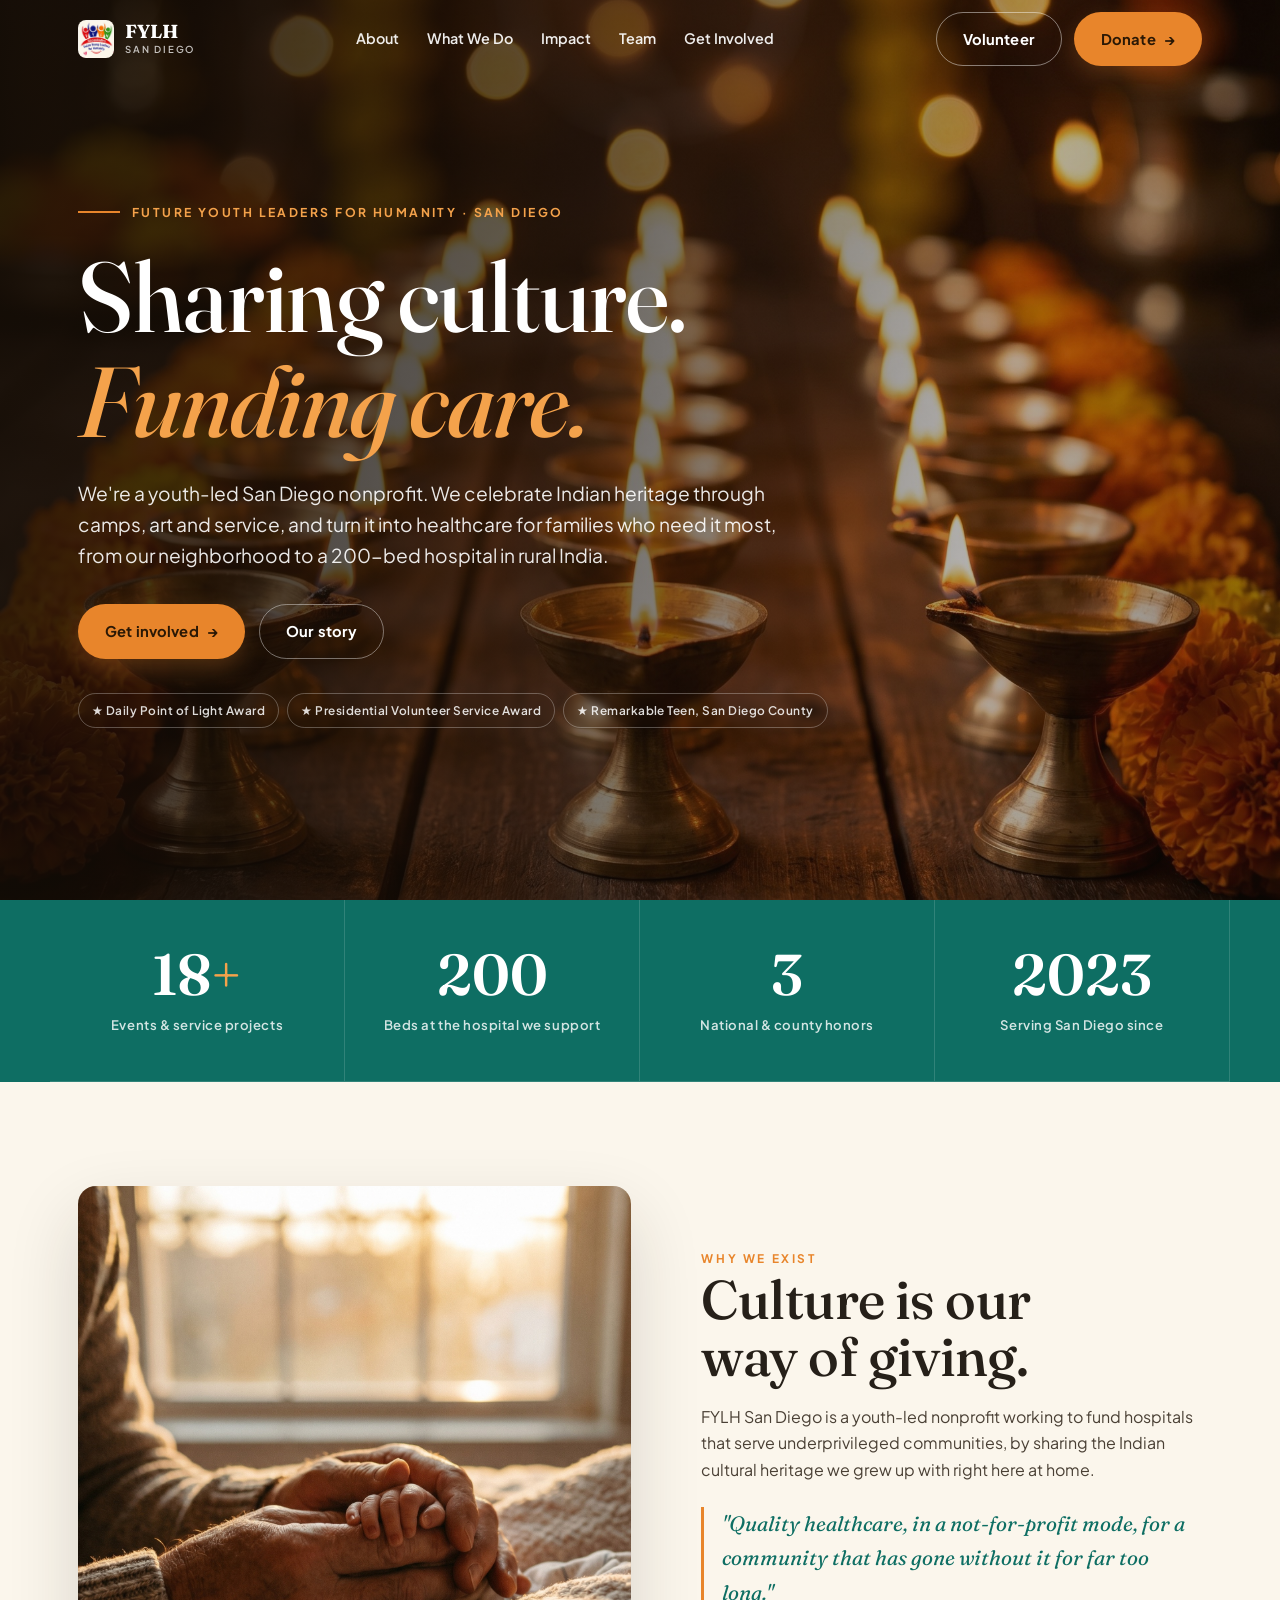
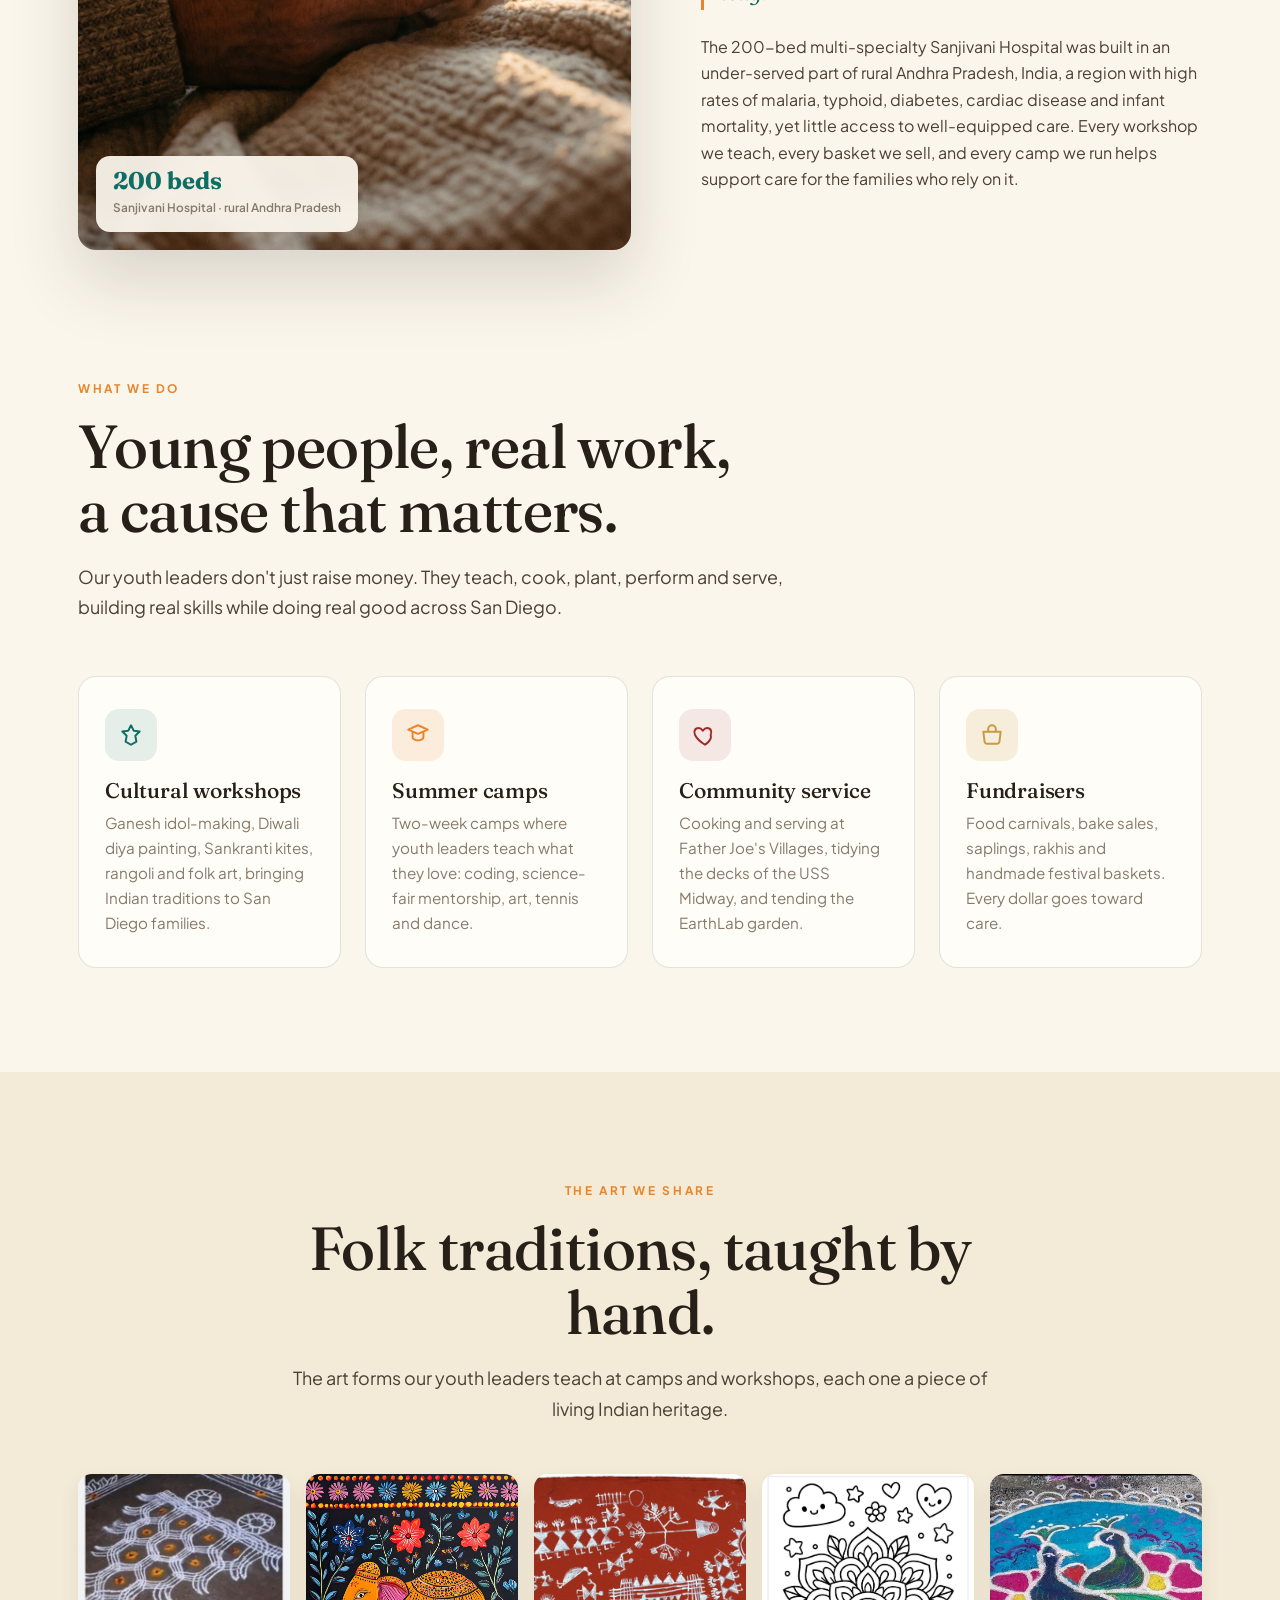
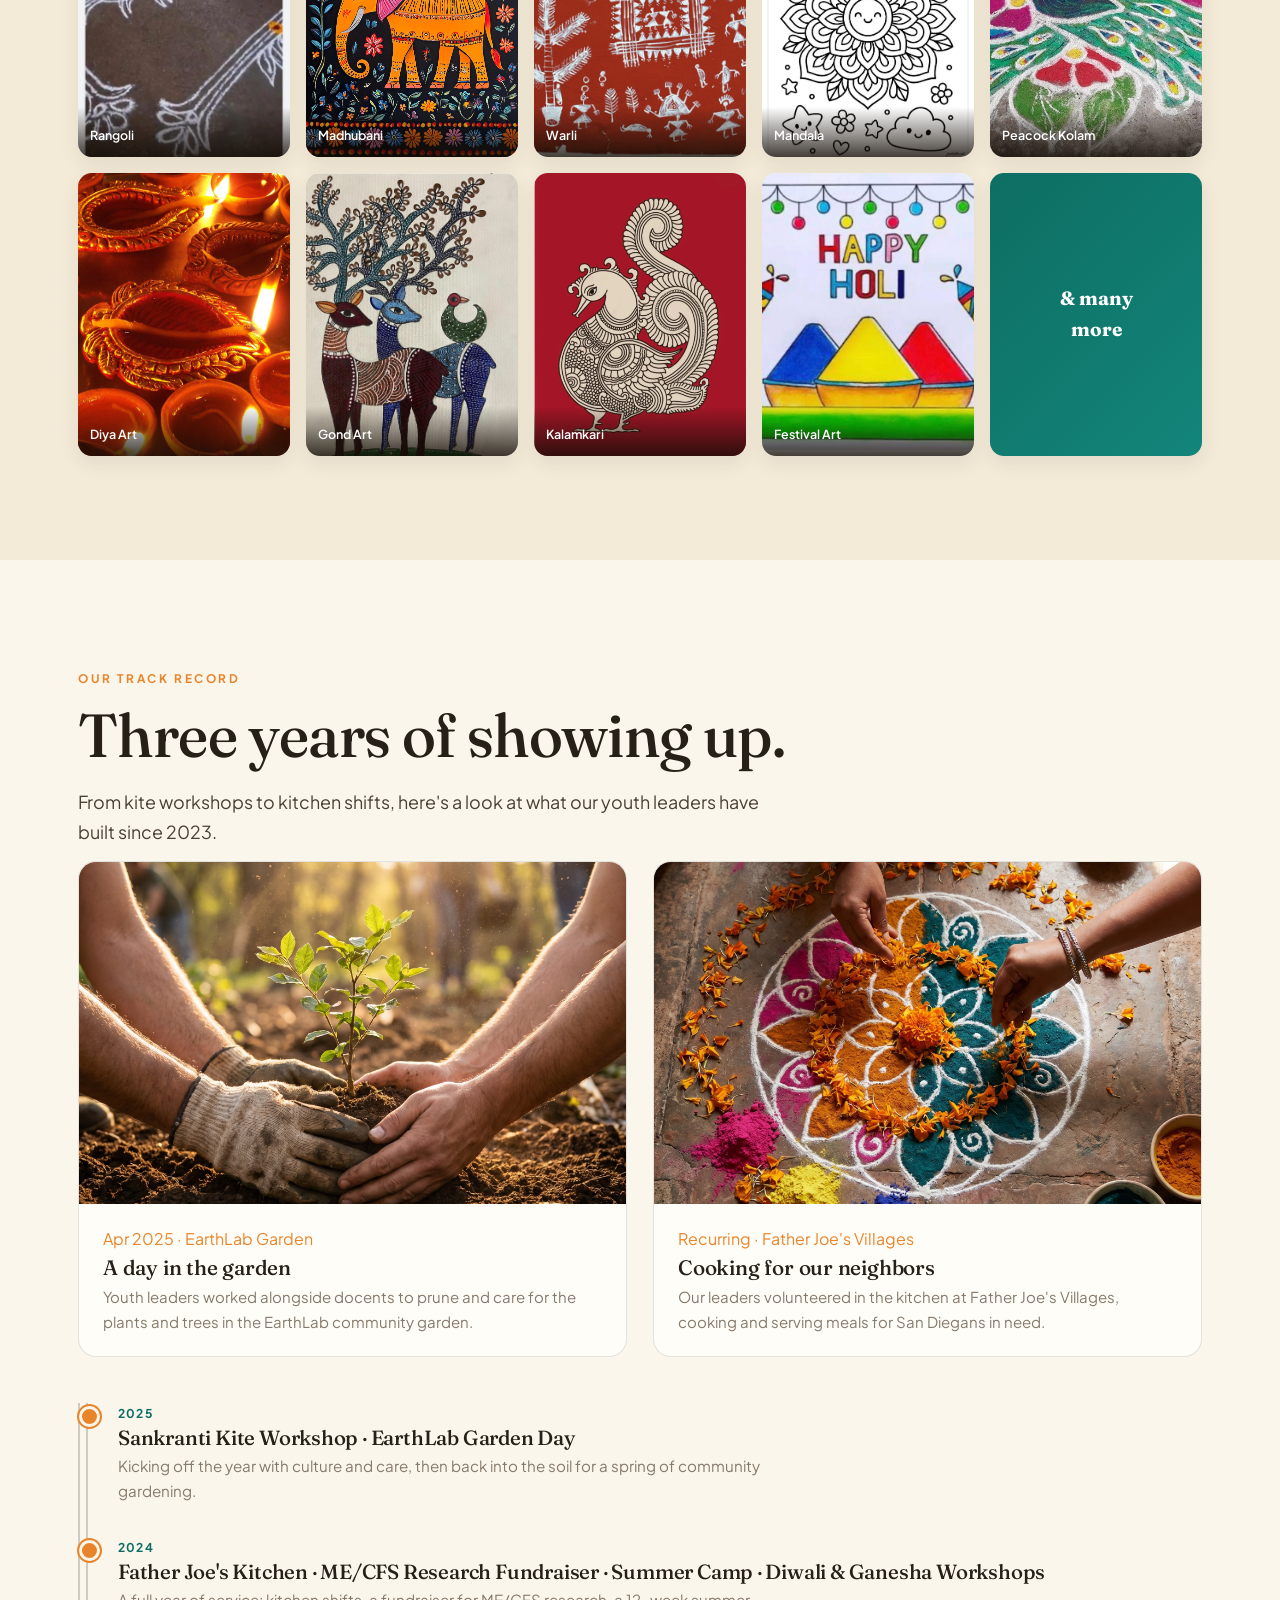
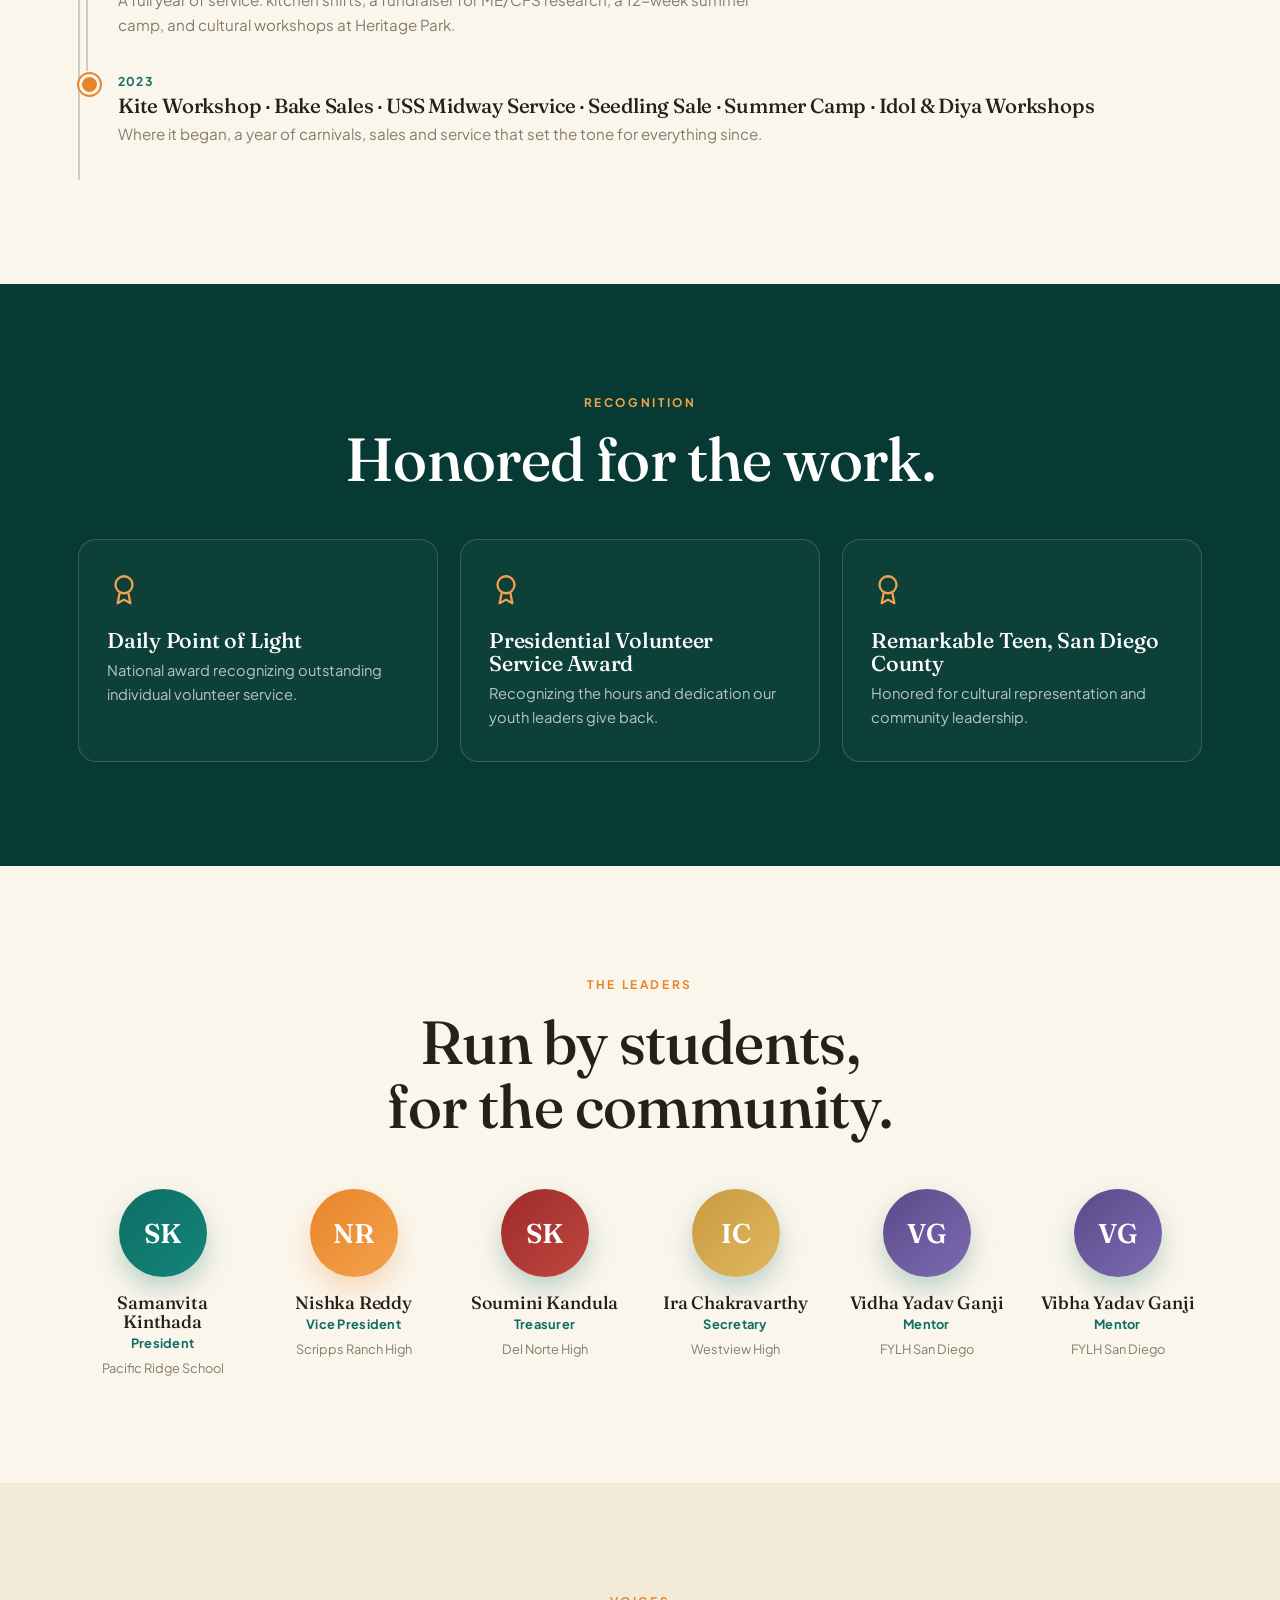
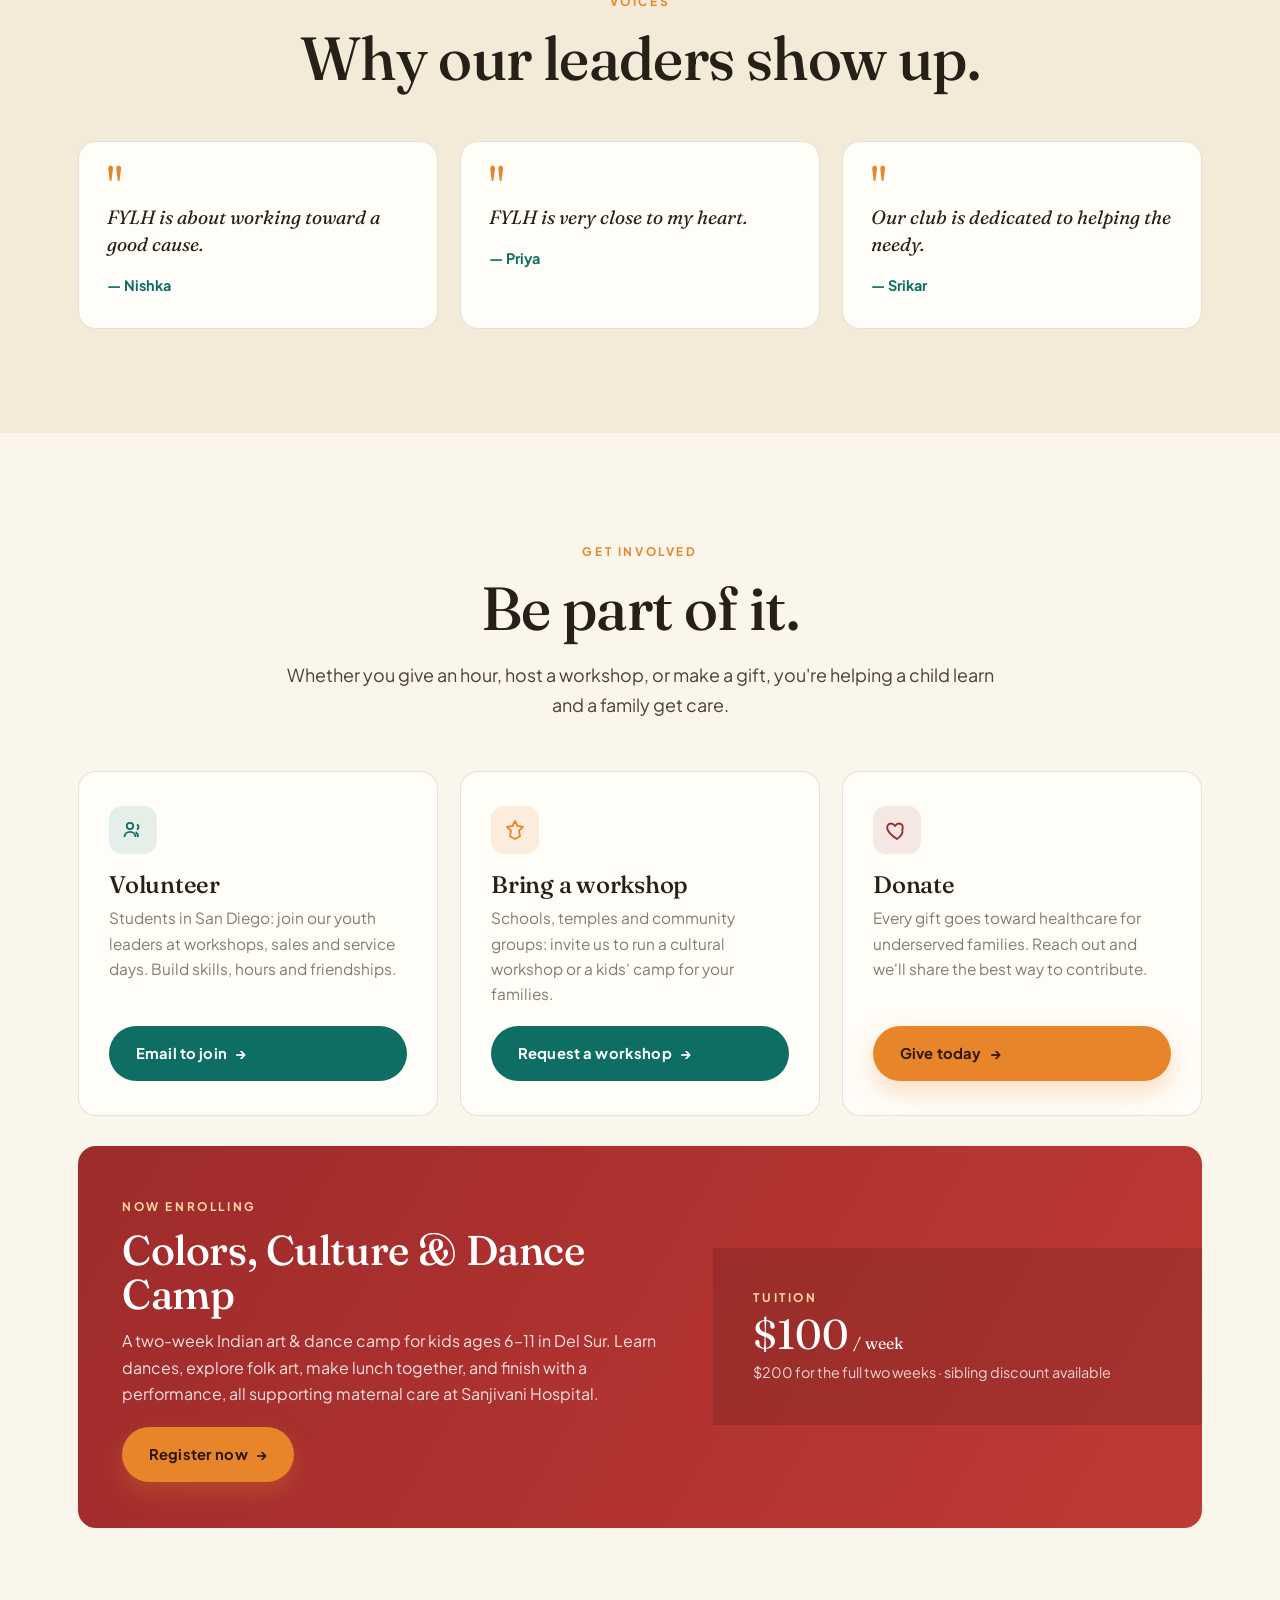
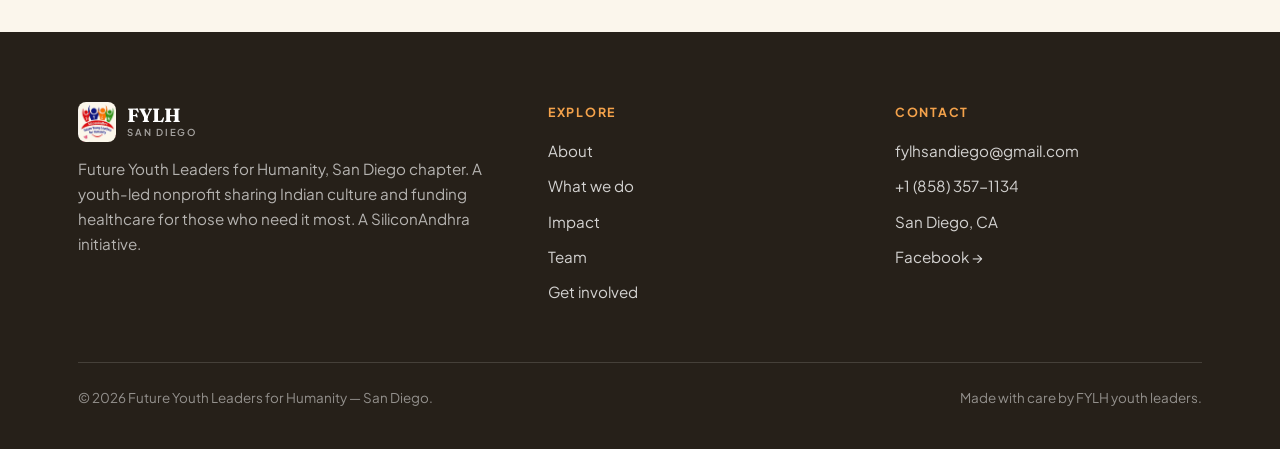
==== index.html @ bf87da26 "FYLH San Diego redesign: premium nonprofit site (real content, Higgsfield imagery, fixed stats + Get" ====
<!DOCTYPE html>
<html lang="en">
<head>
<meta charset="UTF-8" />
<meta name="viewport" content="width=device-width, initial-scale=1" />
<title>FYLH San Diego · Future Youth Leaders for Humanity — sharing culture, funding care</title>
<meta name="description" content="Future Youth Leaders for Humanity (FYLH), San Diego is a youth-led nonprofit that celebrates Indian cultural heritage through camps, art and community service, and turns it into healthcare for underserved families — including the 200-bed Sanjivani Hospital in rural India." />
<meta name="keywords" content="FYLH San Diego, Future Youth Leaders for Humanity, youth nonprofit San Diego, Indian culture, Sanjivani Hospital, student volunteers, community service" />
<meta name="theme-color" content="#0E6E63" />
<meta property="og:type" content="website" />
<meta property="og:title" content="FYLH San Diego · Future Youth Leaders for Humanity" />
<meta property="og:description" content="A youth-led San Diego nonprofit. Sharing Indian culture, funding healthcare for families who need it most." />
<meta property="og:image" content="assets/img/hero.jpg" />
<link rel="icon" href="data:image/svg+xml,%3Csvg xmlns='http://www.w3.org/2000/svg' viewBox='0 0 32 32'%3E%3Crect width='32' height='32' rx='7' fill='%230E6E63'/%3E%3Ctext x='16' y='22' font-family='Georgia,serif' font-size='15' fill='%23F4D9A6' text-anchor='middle' font-weight='bold'%3EF%3C/text%3E%3C/svg%3E" />
<link rel="preconnect" href="https://fonts.googleapis.com" />
<link rel="preconnect" href="https://fonts.gstatic.com" crossorigin />
<link href="https://fonts.googleapis.com/css2?family=Fraunces:ital,opsz,wght@0,9..144,400;0,9..144,500;0,9..144,600;0,9..144,700;1,9..144,400&family=Plus+Jakarta+Sans:wght@400;500;600;700&display=swap" rel="stylesheet" />
<script type="application/ld+json">
{
  "@context":"https://schema.org","@type":"NGO",
  "name":"Future Youth Leaders for Humanity — San Diego",
  "alternateName":"FYLH San Diego",
  "url":"https://www.fylhsd.com/",
  "description":"A youth-led nonprofit that celebrates Indian cultural heritage through camps, art and community service, and provides financial support to hospitals serving underprivileged communities.",
  "email":"fylhsandiego@gmail.com",
  "telephone":"+18583571134",
  "areaServed":"San Diego, CA",
  "sameAs":["https://www.facebook.com/shashinag.ganji"],
  "award":["Presidential Volunteer Service Award","Daily Point of Light National Award","Remarkable Teen of San Diego County — Cultural Representation"]
}
</script>
<style>
  :root{
    --cream:#FBF6EC; --cream-2:#FFFDF8; --paper:#F4EAD8;
    --ink:#262019; --ink-soft:#4A4035; --muted:#867A6B;
    --teal:#0E6E63; --teal-2:#13857A; --teal-ink:#073A34;
    --saffron:#E8852B; --saffron-2:#F4A24B; --maroon:#9E2B2B; --gold:#C99A3F;
    --line:rgba(38,32,25,.12); --line-2:rgba(38,32,25,.2);
    --ease:cubic-bezier(.22,.7,.3,1); --wrap:1180px; --r:18px;
  }
  *{box-sizing:border-box;margin:0;padding:0}
  html{scroll-behavior:smooth}
  body{background:var(--cream);color:var(--ink);font-family:"Plus Jakarta Sans",system-ui,sans-serif;line-height:1.65;-webkit-font-smoothing:antialiased;overflow-x:hidden}
  .wrap{max-width:var(--wrap);margin:0 auto;padding:0 28px}
  a{color:inherit;text-decoration:none}
  img{display:block;max-width:100%}
  h1,h2,h3,h4{font-family:"Fraunces",Georgia,serif;font-weight:500;line-height:1.06;letter-spacing:-.01em}
  .it{font-style:italic}
  .eyebrow{font-family:"Plus Jakarta Sans",sans-serif;font-weight:700;font-size:.74rem;letter-spacing:.22em;text-transform:uppercase;color:var(--saffron)}
  .teal{color:var(--teal)} .saff{color:var(--saffron)} .maroon{color:var(--maroon)}

  .btn{display:inline-flex;align-items:center;gap:.55em;font-family:"Plus Jakarta Sans",sans-serif;font-weight:700;font-size:.92rem;letter-spacing:.01em;padding:14px 26px;border-radius:60px;cursor:pointer;border:1px solid transparent;transition:transform .35s var(--ease),background .35s,color .35s,border-color .35s,box-shadow .35s}
  .btn .ar{transition:transform .35s var(--ease)}.btn:hover .ar{transform:translateX(4px)}
  .btn-primary{background:var(--saffron);color:#2a1805;box-shadow:0 10px 24px rgba(232,133,43,.28)}
  .btn-primary:hover{background:var(--saffron-2);transform:translateY(-2px)}
  .btn-teal{background:var(--teal);color:#fff}
  .btn-teal:hover{background:var(--teal-2);transform:translateY(-2px)}
  .btn-ghost{border-color:var(--line-2);color:var(--ink)}
  .btn-ghost:hover{border-color:var(--teal);color:var(--teal)}
  .btn.on-dark{border-color:rgba(255,255,255,.4);color:#fff}
  .btn.on-dark:hover{background:rgba(255,255,255,.12);border-color:#fff}
  .btn:focus-visible{outline:2px solid var(--teal);outline-offset:3px}

  /* nav */
  .nav{position:fixed;top:0;left:0;right:0;z-index:100;transition:background .4s var(--ease),border-color .4s,box-shadow .4s;border-bottom:1px solid transparent;padding:8px 0}
  .nav.solid{background:rgba(251,246,236,.9);backdrop-filter:blur(12px);border-bottom-color:var(--line);box-shadow:0 6px 24px rgba(38,32,25,.05)}
  .nav .row{display:flex;align-items:center;justify-content:space-between;height:62px}
  .brand{display:flex;align-items:center;gap:11px;font-family:"Fraunces",serif;font-weight:600;font-size:1.2rem;color:var(--ink)}
  .brand img{height:38px;width:auto;border-radius:8px}
  .brand .bt{display:flex;flex-direction:column;line-height:1}
  .brand .bt b{font-size:1.18rem;letter-spacing:-.01em}
  .brand .bt span{font-family:"Plus Jakarta Sans",sans-serif;font-size:.6rem;font-weight:600;letter-spacing:.18em;text-transform:uppercase;color:var(--muted);margin-top:3px}
  .nav-links{display:flex;gap:28px;align-items:center}
  .nav-links a{font-weight:600;font-size:.9rem;color:var(--ink-soft);transition:color .3s}
  .nav-links a:hover{color:var(--teal)}
  .nav-cta{display:flex;align-items:center;gap:12px}
  .burger{display:none;background:none;border:0;cursor:pointer;width:36px;height:36px;flex-direction:column;justify-content:center;gap:5px}
  .burger span{display:block;height:2px;background:#fff;transition:.3s}
  /* transparent nav over dark hero = light text; solid = dark */
  .nav .brand{color:#fff} .nav.solid .brand{color:var(--ink)}
  .nav .brand .bt span{color:rgba(255,255,255,.74)} .nav.solid .brand .bt span{color:var(--muted)}
  .nav .nav-links a{color:rgba(255,255,255,.92)} .nav.solid .nav-links a{color:var(--ink-soft)}
  .nav .nav-links a:hover{color:var(--saffron-2)} .nav.solid .nav-links a:hover{color:var(--teal)}
  .nav.solid .burger span{background:var(--ink)}
  .nav .nav-cta .btn-ghost{border-color:rgba(255,255,255,.45);color:#fff}
  .nav .nav-cta .btn-ghost:hover{background:rgba(255,255,255,.14);border-color:#fff;color:#fff}
  .nav.solid .nav-cta .btn-ghost{border-color:var(--line-2);color:var(--ink)}
  .nav.solid .nav-cta .btn-ghost:hover{border-color:var(--teal);color:var(--teal);background:transparent}

  /* hero */
  .hero{position:relative;min-height:100svh;display:flex;align-items:center;overflow:hidden;background:#1c130a}
  .hero-bg{position:absolute;inset:0;z-index:0}
  .hero-bg img{width:100%;height:100%;object-fit:cover;object-position:center}
  .hero-bg::after{content:"";position:absolute;inset:0;background:linear-gradient(100deg,rgba(20,13,6,.9) 0%,rgba(20,13,6,.66) 42%,rgba(20,13,6,.32) 75%,rgba(20,13,6,.5) 100%)}
  .hero .wrap{position:relative;z-index:2;width:100%;color:#fff;padding-top:90px;padding-bottom:60px}
  .hero-eyebrow{display:flex;align-items:center;gap:12px;margin-bottom:22px}
  .hero-eyebrow .ln{width:42px;height:2px;background:var(--saffron)}
  .hero-eyebrow span{color:var(--saffron-2);font-weight:700;font-size:.76rem;letter-spacing:.2em;text-transform:uppercase}
  .hero h1{font-size:clamp(3rem,8vw,6.2rem);font-weight:500;max-width:15ch;color:#fff}
  .hero h1 .it{color:var(--saffron-2)}
  .hero .sub{font-size:1.2rem;color:rgba(255,255,255,.9);max-width:50ch;margin:24px 0 34px;line-height:1.6}
  .hero-cta{display:flex;gap:14px;flex-wrap:wrap}
  .hero-tags{display:flex;gap:8px;flex-wrap:wrap;margin-top:34px}
  .hero-tags span{font-size:.74rem;font-weight:600;letter-spacing:.04em;color:rgba(255,255,255,.85);border:1px solid rgba(255,255,255,.28);padding:7px 13px;border-radius:40px;backdrop-filter:blur(4px)}

  [data-rev]{opacity:0;transform:translateY(28px);transition:opacity .9s var(--ease),transform .9s var(--ease)}
  [data-rev].in{opacity:1;transform:none}

  /* stats */
  .stats{background:var(--teal);color:#fff}
  .stats .grid{display:grid;grid-template-columns:repeat(2,1fr);gap:0}
  @media(min-width:760px){.stats .grid{grid-template-columns:repeat(4,1fr)}}
  .stat{padding:46px 24px;text-align:center;border-right:1px solid rgba(255,255,255,.14);border-bottom:1px solid rgba(255,255,255,.14)}
  .stat .k{font-family:"Fraunces",serif;font-weight:600;font-size:clamp(2.6rem,5vw,3.6rem);line-height:1;color:#fff}
  .stat .k .sx{color:var(--saffron-2)}
  .stat .l{font-size:.82rem;font-weight:600;letter-spacing:.04em;color:rgba(255,255,255,.82);margin-top:10px}

  .section{padding:104px 0}
  .shead{max-width:60ch}
  .shead.center{margin:0 auto;text-align:center}
  .shead h2{font-size:clamp(2.4rem,5.4vw,3.8rem);margin:14px 0 0}
  .lead{font-size:1.12rem;color:var(--ink-soft);margin-top:18px;line-height:1.7}

  /* about / cause */
  .cause{display:grid;grid-template-columns:1fr;gap:50px;align-items:center}
  @media(min-width:900px){.cause{grid-template-columns:1.05fr .95fr;gap:70px}}
  .cause .ph{position:relative;border-radius:var(--r);overflow:hidden;aspect-ratio:5/6;background:var(--paper);box-shadow:0 30px 70px rgba(38,32,25,.16)}
  .cause .ph img{width:100%;height:100%;object-fit:cover}
  .cause .ph .badge{position:absolute;left:18px;bottom:18px;background:rgba(251,246,236,.94);backdrop-filter:blur(6px);border-radius:14px;padding:13px 17px}
  .cause .ph .badge b{font-family:"Fraunces",serif;font-size:1.5rem;color:var(--teal);display:block;line-height:1}
  .cause .ph .badge span{font-size:.74rem;font-weight:600;color:var(--muted)}
  .cause h2{font-size:clamp(2.2rem,5vw,3.4rem)}
  .cause p{color:var(--ink-soft);margin-top:18px;max-width:52ch}
  .cause .pull{font-family:"Fraunces",serif;font-style:italic;font-size:1.3rem;color:var(--teal);border-left:3px solid var(--saffron);padding-left:18px;margin:24px 0}

  /* pillars */
  .pillars{display:grid;grid-template-columns:1fr;gap:24px;margin-top:54px}
  @media(min-width:680px){.pillars{grid-template-columns:1fr 1fr}}
  @media(min-width:1000px){.pillars{grid-template-columns:repeat(4,1fr)}}
  .pillar{background:var(--cream-2);border:1px solid var(--line);border-radius:var(--r);padding:32px 26px;transition:transform .4s var(--ease),box-shadow .4s,border-color .4s}
  .pillar:hover{transform:translateY(-6px);box-shadow:0 22px 50px rgba(38,32,25,.1);border-color:transparent}
  .pillar .ic{width:52px;height:52px;border-radius:14px;display:flex;align-items:center;justify-content:center;background:rgba(14,110,99,.1);color:var(--teal);margin-bottom:18px}
  .pillar:nth-child(2) .ic{background:rgba(232,133,43,.14);color:var(--saffron)}
  .pillar:nth-child(3) .ic{background:rgba(158,43,43,.1);color:var(--maroon)}
  .pillar:nth-child(4) .ic{background:rgba(201,154,63,.16);color:var(--gold)}
  .pillar h3{font-size:1.32rem;margin-bottom:8px}
  .pillar p{color:var(--muted);font-size:.95rem}

  /* culture gallery */
  .culture{background:var(--paper)}
  .art-grid{display:grid;grid-template-columns:repeat(2,1fr);gap:16px;margin-top:50px}
  @media(min-width:620px){.art-grid{grid-template-columns:repeat(3,1fr)}}
  @media(min-width:980px){.art-grid{grid-template-columns:repeat(5,1fr)}}
  .art{position:relative;border-radius:14px;overflow:hidden;aspect-ratio:3/4;background:var(--cream);box-shadow:0 8px 20px rgba(38,32,25,.08)}
  .art img{width:100%;height:100%;object-fit:cover;transition:transform .7s var(--ease)}
  .art:hover img{transform:scale(1.06)}
  .art figcaption{position:absolute;left:0;right:0;bottom:0;padding:18px 12px 11px;font-size:.78rem;font-weight:600;color:#fff;background:linear-gradient(180deg,transparent,rgba(20,13,6,.8))}

  /* timeline */
  .tl{margin-top:50px;border-left:2px solid var(--line-2);padding-left:0}
  .tl-row{position:relative;padding:0 0 34px 30px;border-left:2px solid var(--line-2);margin-left:6px}
  .tl-row::before{content:"";position:absolute;left:-9px;top:3px;width:15px;height:15px;border-radius:50%;background:var(--saffron);border:3px solid var(--cream);box-shadow:0 0 0 2px var(--saffron)}
  .tl-row:last-child{border-left-color:transparent}
  .tl-row .yr{font-family:"Plus Jakarta Sans",sans-serif;font-weight:700;font-size:.76rem;letter-spacing:.1em;text-transform:uppercase;color:var(--teal)}
  .tl-row h4{font-family:"Fraunces",serif;font-size:1.28rem;margin:4px 0 4px}
  .tl-row p{color:var(--muted);font-size:.95rem;max-width:60ch}
  .tl-feature{display:grid;grid-template-columns:1fr;gap:26px;margin-top:14px}
  @media(min-width:820px){.tl-feature{grid-template-columns:1fr 1fr}}
  .tl-card{border-radius:var(--r);overflow:hidden;border:1px solid var(--line);background:var(--cream-2)}
  .tl-card .ph{aspect-ratio:16/10;overflow:hidden;background:var(--paper)}
  .tl-card .ph img{width:100%;height:100%;object-fit:cover;transition:transform .7s var(--ease)}
  .tl-card:hover .ph img{transform:scale(1.05)}
  .tl-card .bd{padding:22px 24px}
  .tl-card .bd .yr{color:var(--saffron)}
  .tl-card h4{font-size:1.3rem;margin:4px 0 6px}
  .tl-card p{color:var(--muted);font-size:.94rem}

  /* awards */
  .awards{background:var(--teal-ink);color:#fff}
  .aw-grid{display:grid;grid-template-columns:1fr;gap:22px;margin-top:46px}
  @media(min-width:760px){.aw-grid{grid-template-columns:repeat(3,1fr)}}
  .aw{border:1px solid rgba(255,255,255,.16);border-radius:var(--r);padding:32px 28px;background:rgba(255,255,255,.03)}
  .aw .ic{color:var(--saffron-2);margin-bottom:16px}
  .aw h3{font-size:1.34rem;color:#fff;margin-bottom:6px}
  .aw p{color:rgba(255,255,255,.7);font-size:.92rem}

  /* team */
  .team-grid{display:grid;grid-template-columns:repeat(2,1fr);gap:22px;margin-top:50px}
  @media(min-width:720px){.team-grid{grid-template-columns:repeat(3,1fr)}}
  @media(min-width:1000px){.team-grid{grid-template-columns:repeat(6,1fr)}}
  .member{text-align:center}
  .member .av{width:88px;height:88px;border-radius:50%;margin:0 auto 16px;display:flex;align-items:center;justify-content:center;font-family:"Fraunces",serif;font-weight:600;font-size:1.7rem;color:#fff;background:linear-gradient(135deg,var(--teal),var(--teal-2));box-shadow:0 12px 26px rgba(14,110,99,.26)}
  .member:nth-child(2) .av{background:linear-gradient(135deg,var(--saffron),var(--saffron-2));box-shadow:0 12px 26px rgba(232,133,43,.26)}
  .member:nth-child(3) .av{background:linear-gradient(135deg,var(--maroon),#c0473f)}
  .member:nth-child(4) .av{background:linear-gradient(135deg,var(--gold),#e0b860)}
  .member:nth-child(5) .av,.member:nth-child(6) .av{background:linear-gradient(135deg,#5a4a8a,#7d6bb0)}
  .member h4{font-family:"Fraunces",serif;font-size:1.12rem;margin-bottom:2px}
  .member .role{font-weight:700;font-size:.8rem;color:var(--teal);letter-spacing:.02em}
  .member .school{font-size:.8rem;color:var(--muted);margin-top:3px}

  /* voices */
  .voices{background:var(--paper)}
  .v-grid{display:grid;grid-template-columns:1fr;gap:22px;margin-top:50px}
  @media(min-width:700px){.v-grid{grid-template-columns:repeat(3,1fr)}}
  .v{background:var(--cream-2);border:1px solid var(--line);border-radius:var(--r);padding:30px 28px}
  .v .q{font-family:"Fraunces",serif;font-size:3rem;line-height:.6;color:var(--saffron);display:block;height:24px}
  .v p{font-family:"Fraunces",serif;font-style:italic;font-size:1.2rem;color:var(--ink);margin:8px 0 16px;line-height:1.4}
  .v .who{font-weight:700;font-size:.9rem;color:var(--teal)}

  /* get involved */
  .give-grid{display:grid;grid-template-columns:1fr;gap:22px;margin-top:50px}
  @media(min-width:820px){.give-grid{grid-template-columns:repeat(3,1fr)}}
  .give{border-radius:var(--r);padding:34px 30px;border:1px solid var(--line);background:var(--cream-2);display:flex;flex-direction:column;transition:transform .4s var(--ease),box-shadow .4s}
  .give:hover{transform:translateY(-5px);box-shadow:0 22px 50px rgba(38,32,25,.1)}
  .give h3{font-size:1.5rem;margin-bottom:8px}
  .give p{color:var(--muted);font-size:.96rem;flex:1;margin-bottom:20px}
  .give .ic{width:48px;height:48px;border-radius:13px;display:flex;align-items:center;justify-content:center;background:rgba(14,110,99,.1);color:var(--teal);margin-bottom:18px}
  .give:nth-child(2) .ic{background:rgba(232,133,43,.14);color:var(--saffron)}
  .give:nth-child(3) .ic{background:rgba(158,43,43,.1);color:var(--maroon)}

  /* camp callout */
  .camp{margin-top:30px;border-radius:var(--r);overflow:hidden;background:linear-gradient(120deg,var(--maroon),#bf3a34);color:#fff;display:grid;grid-template-columns:1fr;gap:0}
  @media(min-width:820px){.camp{grid-template-columns:1.3fr 1fr;align-items:center}}
  .camp .t{padding:46px 44px}
  .camp .eyebrow{color:#ffd9a6}
  .camp h3{font-size:clamp(1.8rem,3.6vw,2.6rem);color:#fff;margin:10px 0 12px}
  .camp p{color:rgba(255,255,255,.86);margin-bottom:20px;max-width:46ch}
  .camp .r{padding:40px;display:flex;flex-direction:column;gap:6px;align-items:flex-start;background:rgba(0,0,0,.12)}
  .camp .r .amt{font-family:"Fraunces",serif;font-size:2.6rem;line-height:1}
  .camp .r .per{color:rgba(255,255,255,.8);font-size:.9rem}

  /* contact footer */
  .foot{background:var(--ink);color:#fff;padding:70px 0 40px}
  .foot .top{display:grid;grid-template-columns:1fr;gap:40px}
  @media(min-width:820px){.foot .top{grid-template-columns:1.4fr 1fr 1fr}}
  .foot .brand{color:#fff;margin-bottom:14px}
  .foot .brand .bt span{color:rgba(255,255,255,.6)}
  .foot p{color:rgba(255,255,255,.66);max-width:42ch;font-size:.95rem}
  .foot h5{font-family:"Plus Jakarta Sans",sans-serif;font-weight:700;font-size:.78rem;letter-spacing:.14em;text-transform:uppercase;color:var(--saffron-2);margin-bottom:16px}
  .foot a.lk{display:block;color:rgba(255,255,255,.8);margin-bottom:10px;font-size:.95rem;transition:color .2s}
  .foot a.lk:hover{color:#fff}
  .foot .bottom{margin-top:48px;padding-top:24px;border-top:1px solid rgba(255,255,255,.14);display:flex;justify-content:space-between;gap:16px;flex-wrap:wrap;color:rgba(255,255,255,.5);font-size:.84rem}

  @media(max-width:860px){
    .nav-links{display:none}.burger{display:flex}
    .nav-links.open{display:flex;position:absolute;top:74px;left:16px;right:16px;flex-direction:column;gap:18px;background:var(--cream-2);border:1px solid var(--line);border-radius:16px;padding:24px;box-shadow:0 20px 50px rgba(38,32,25,.16)}
    .nav .nav-links.open a,.nav.solid .nav-links.open a{color:var(--ink-soft)}
    .nav-cta .btn-ghost{display:none}
  }
  @media(prefers-reduced-motion:reduce){*{animation:none!important;scroll-behavior:auto}[data-rev]{opacity:1;transform:none;transition:none}}
</style>
</head>
<body>

<header class="nav" id="nav">
  <div class="wrap row">
    <a class="brand" href="#top">
      <img src="assets/img/logo.png" alt="FYLH logo" onerror="this.style.display='none'" />
      <span class="bt"><b>FYLH</b><span>San Diego</span></span>
    </a>
    <nav class="nav-links" id="menu" aria-label="Primary">
      <a href="#about">About</a>
      <a href="#work">What We Do</a>
      <a href="#impact">Impact</a>
      <a href="#team">Team</a>
      <a href="#give">Get Involved</a>
    </nav>
    <div class="nav-cta">
      <a class="btn btn-ghost" href="#give">Volunteer</a>
      <a class="btn btn-primary" href="#give">Donate <span class="ar">→</span></a>
      <button class="burger" id="burger" aria-label="Menu" aria-expanded="false"><span></span><span></span><span></span></button>
    </div>
  </div>
</header>

<main id="top">
  <!-- HERO -->
  <section class="hero">
    <div class="hero-bg"><img src="assets/img/hero.jpg" alt="Glowing diya lamps and marigold garlands at an Indian celebration" /></div>
    <div class="wrap">
      <div class="hero-eyebrow" data-rev><span class="ln"></span><span>Future Youth Leaders for Humanity · San Diego</span></div>
      <h1 data-rev>Sharing culture.<br><span class="it">Funding care.</span></h1>
      <p class="sub" data-rev>We're a youth-led San Diego nonprofit. We celebrate Indian heritage through camps, art and service, and turn it into healthcare for families who need it most, from our neighborhood to a 200-bed hospital in rural India.</p>
      <div class="hero-cta" data-rev>
        <a class="btn btn-primary" href="#give">Get involved <span class="ar">→</span></a>
        <a class="btn on-dark btn-ghost" href="#about">Our story</a>
      </div>
      <div class="hero-tags" data-rev>
        <span>★ Daily Point of Light Award</span>
        <span>★ Presidential Volunteer Service Award</span>
        <span>★ Remarkable Teen, San Diego County</span>
      </div>
    </div>
  </section>

  <!-- STATS -->
  <section class="stats">
    <div class="wrap" style="padding:0">
      <div class="grid">
        <div class="stat"><div class="k"><span data-count="18">0</span><span class="sx">+</span></div><div class="l">Events &amp; service projects</div></div>
        <div class="stat"><div class="k"><span data-count="200">0</span></div><div class="l">Beds at the hospital we support</div></div>
        <div class="stat"><div class="k"><span data-count="3">0</span></div><div class="l">National &amp; county honors</div></div>
        <div class="stat"><div class="k">2023</div><div class="l">Serving San Diego since</div></div>
      </div>
    </div>
  </section>

  <!-- ABOUT / CAUSE -->
  <section class="section" id="about">
    <div class="wrap">
      <div class="cause">
        <div class="ph" data-rev>
          <img src="assets/img/maternal.jpg" alt="Gentle hands representing maternal and newborn care" onerror="this.src='assets/art/art-diya.jpg'" />
          <div class="badge"><b>200 beds</b><span>Sanjivani Hospital · rural Andhra Pradesh</span></div>
        </div>
        <div>
          <span class="eyebrow" data-rev>Why we exist</span>
          <h2 data-rev>Culture is our<br>way of giving.</h2>
          <p data-rev>FYLH San Diego is a youth-led nonprofit working to fund hospitals that serve underprivileged communities, by sharing the Indian cultural heritage we grew up with right here at home.</p>
          <p class="pull" data-rev>"Quality healthcare, in a not-for-profit mode, for a community that has gone without it for far too long."</p>
          <p data-rev>The 200-bed multi-specialty Sanjivani Hospital was built in an under-served part of rural Andhra Pradesh, India, a region with high rates of malaria, typhoid, diabetes, cardiac disease and infant mortality, yet little access to well-equipped care. Every workshop we teach, every basket we sell, and every camp we run helps support care for the families who rely on it.</p>
        </div>
      </div>
    </div>
  </section>

  <!-- WHAT WE DO -->
  <section class="section" id="work" style="padding-top:20px">
    <div class="wrap">
      <div class="shead">
        <span class="eyebrow" data-rev>What we do</span>
        <h2 data-rev>Young people, real work,<br>a cause that matters.</h2>
        <p class="lead" data-rev>Our youth leaders don't just raise money. They teach, cook, plant, perform and serve, building real skills while doing real good across San Diego.</p>
      </div>
      <div class="pillars">
        <div class="pillar" data-rev>
          <div class="ic"><svg width="26" height="26" viewBox="0 0 24 24" fill="none" stroke="currentColor" stroke-width="1.8"><path d="M12 3l2.5 5 5.5.8-4 3.9 1 5.5L12 21l-5-2.8 1-5.5-4-3.9 5.5-.8z" stroke-linejoin="round"/></svg></div>
          <h3>Cultural workshops</h3>
          <p>Ganesh idol-making, Diwali diya painting, Sankranti kites, rangoli and folk art, bringing Indian traditions to San Diego families.</p>
        </div>
        <div class="pillar" data-rev data-d="1">
          <div class="ic"><svg width="26" height="26" viewBox="0 0 24 24" fill="none" stroke="currentColor" stroke-width="1.8"><path d="M3 7l9-4 9 4-9 4-9-4z" stroke-linejoin="round"/><path d="M7 9v5c0 1.5 2.2 3 5 3s5-1.5 5-3V9"/></svg></div>
          <h3>Summer camps</h3>
          <p>Two-week camps where youth leaders teach what they love: coding, science-fair mentorship, art, tennis and dance.</p>
        </div>
        <div class="pillar" data-rev data-d="2">
          <div class="ic"><svg width="26" height="26" viewBox="0 0 24 24" fill="none" stroke="currentColor" stroke-width="1.8"><path d="M12 21s-7-4.4-9.2-9C1.3 9 2.6 5.5 6 5.5c2 0 3.2 1.3 4 2.5.8-1.2 2-2.5 4-2.5 3.4 0 4.7 3.5 3.2 6.5C19 16.6 12 21 12 21z" stroke-linejoin="round"/></svg></div>
          <h3>Community service</h3>
          <p>Cooking and serving at Father Joe's Villages, tidying the decks of the USS Midway, and tending the EarthLab garden.</p>
        </div>
        <div class="pillar" data-rev data-d="3">
          <div class="ic"><svg width="26" height="26" viewBox="0 0 24 24" fill="none" stroke="currentColor" stroke-width="1.8"><path d="M4 9h16l-1.2 9.5a2 2 0 0 1-2 1.5H7.2a2 2 0 0 1-2-1.5L4 9z" stroke-linejoin="round"/><path d="M8.5 9V6.5a3.5 3.5 0 0 1 7 0V9"/></svg></div>
          <h3>Fundraisers</h3>
          <p>Food carnivals, bake sales, saplings, rakhis and handmade festival baskets. Every dollar goes toward care.</p>
        </div>
      </div>
    </div>
  </section>

  <!-- CULTURE GALLERY -->
  <section class="section culture">
    <div class="wrap">
      <div class="shead center">
        <span class="eyebrow" data-rev>The art we share</span>
        <h2 data-rev>Folk traditions, taught by hand.</h2>
        <p class="lead" data-rev style="margin-inline:auto">The art forms our youth leaders teach at camps and workshops, each one a piece of living Indian heritage.</p>
      </div>
      <div class="art-grid">
        <figure class="art" data-rev><img src="assets/art/art-rangoli.jpg" alt="Rangoli (Muggu)" loading="lazy"><figcaption>Rangoli</figcaption></figure>
        <figure class="art" data-rev data-d="1"><img src="assets/art/art-madhubani.jpg" alt="Madhubani painting" loading="lazy"><figcaption>Madhubani</figcaption></figure>
        <figure class="art" data-rev data-d="2"><img src="assets/art/art-warli.jpg" alt="Warli art" loading="lazy"><figcaption>Warli</figcaption></figure>
        <figure class="art" data-rev data-d="3"><img src="assets/art/art-mandala.jpg" alt="Mandala art" loading="lazy"><figcaption>Mandala</figcaption></figure>
        <figure class="art" data-rev data-d="4"><img src="assets/art/art-peacock.jpg" alt="Peacock Kolam" loading="lazy"><figcaption>Peacock Kolam</figcaption></figure>
        <figure class="art" data-rev><img src="assets/art/art-diya.jpg" alt="Diya art" loading="lazy"><figcaption>Diya Art</figcaption></figure>
        <figure class="art" data-rev data-d="1"><img src="assets/art/art-gond.jpg" alt="Gond art" loading="lazy"><figcaption>Gond Art</figcaption></figure>
        <figure class="art" data-rev data-d="2"><img src="assets/art/art-kalamkari.jpg" alt="Kalamkari art" loading="lazy"><figcaption>Kalamkari</figcaption></figure>
        <figure class="art" data-rev data-d="3"><img src="assets/art/art-festival.jpg" alt="Festival art" loading="lazy"><figcaption>Festival Art</figcaption></figure>
        <figure class="art" data-rev data-d="4" style="display:flex;align-items:center;justify-content:center;background:linear-gradient(135deg,var(--teal),var(--teal-2));color:#fff;aspect-ratio:3/4"><figcaption style="position:static;background:none;text-align:center;padding:14px"><b style="font-family:Fraunces,serif;font-size:1.2rem">&amp; many<br>more</b></figcaption></figure>
      </div>
    </div>
  </section>

  <!-- IMPACT / TIMELINE -->
  <section class="section" id="impact">
    <div class="wrap">
      <div class="shead">
        <span class="eyebrow" data-rev>Our track record</span>
        <h2 data-rev>Three years of showing up.</h2>
        <p class="lead" data-rev>From kite workshops to kitchen shifts, here's a look at what our youth leaders have built since 2023.</p>
      </div>

      <div class="tl-feature">
        <div class="tl-card" data-rev>
          <div class="ph"><img src="assets/img/sapling.jpg" alt="Planting a sapling during community service" loading="lazy" onerror="this.src='assets/art/art-warli.jpg'"></div>
          <div class="bd"><span class="yr">Apr 2025 · EarthLab Garden</span><h4>A day in the garden</h4><p>Youth leaders worked alongside docents to prune and care for the plants and trees in the EarthLab community garden.</p></div>
        </div>
        <div class="tl-card" data-rev data-d="1">
          <div class="ph"><img src="assets/img/rangoli.jpg" alt="Making colorful rangoli at a cultural workshop" loading="lazy" onerror="this.src='assets/art/art-rangoli.jpg'"></div>
          <div class="bd"><span class="yr">Recurring · Father Joe's Villages</span><h4>Cooking for our neighbors</h4><p>Our leaders volunteered in the kitchen at Father Joe's Villages, cooking and serving meals for San Diegans in need.</p></div>
        </div>
      </div>

      <div class="tl" style="margin-top:46px">
        <div class="tl-row" data-rev><div class="yr">2025</div><h4>Sankranti Kite Workshop · EarthLab Garden Day</h4><p>Kicking off the year with culture and care, then back into the soil for a spring of community gardening.</p></div>
        <div class="tl-row" data-rev><div class="yr">2024</div><h4>Father Joe's Kitchen · ME/CFS Research Fundraiser · Summer Camp · Diwali &amp; Ganesha Workshops</h4><p>A full year of service: kitchen shifts, a fundraiser for ME/CFS research, a 12-week summer camp, and cultural workshops at Heritage Park.</p></div>
        <div class="tl-row" data-rev><div class="yr">2023</div><h4>Kite Workshop · Bake Sales · USS Midway Service · Seedling Sale · Summer Camp · Idol &amp; Diya Workshops</h4><p>Where it began, a year of carnivals, sales and service that set the tone for everything since.</p></div>
      </div>
    </div>
  </section>

  <!-- AWARDS -->
  <section class="section awards">
    <div class="wrap">
      <div class="shead center">
        <span class="eyebrow" data-rev style="color:var(--saffron-2)">Recognition</span>
        <h2 data-rev style="color:#fff">Honored for the work.</h2>
      </div>
      <div class="aw-grid">
        <div class="aw" data-rev><div class="ic"><svg width="34" height="34" viewBox="0 0 24 24" fill="none" stroke="currentColor" stroke-width="1.6"><circle cx="12" cy="9" r="6"/><path d="M9 14.5 7.5 22 12 19.5 16.5 22 15 14.5" stroke-linejoin="round"/></svg></div><h3>Daily Point of Light</h3><p>National award recognizing outstanding individual volunteer service.</p></div>
        <div class="aw" data-rev data-d="1"><div class="ic"><svg width="34" height="34" viewBox="0 0 24 24" fill="none" stroke="currentColor" stroke-width="1.6"><circle cx="12" cy="9" r="6"/><path d="M9 14.5 7.5 22 12 19.5 16.5 22 15 14.5" stroke-linejoin="round"/></svg></div><h3>Presidential Volunteer Service Award</h3><p>Recognizing the hours and dedication our youth leaders give back.</p></div>
        <div class="aw" data-rev data-d="2"><div class="ic"><svg width="34" height="34" viewBox="0 0 24 24" fill="none" stroke="currentColor" stroke-width="1.6"><circle cx="12" cy="9" r="6"/><path d="M9 14.5 7.5 22 12 19.5 16.5 22 15 14.5" stroke-linejoin="round"/></svg></div><h3>Remarkable Teen, San Diego County</h3><p>Honored for cultural representation and community leadership.</p></div>
      </div>
    </div>
  </section>

  <!-- TEAM -->
  <section class="section" id="team">
    <div class="wrap">
      <div class="shead center">
        <span class="eyebrow" data-rev>The leaders</span>
        <h2 data-rev>Run by students,<br>for the community.</h2>
      </div>
      <div class="team-grid">
        <div class="member" data-rev><div class="av">SK</div><h4>Samanvita Kinthada</h4><div class="role">President</div><div class="school">Pacific Ridge School</div></div>
        <div class="member" data-rev data-d="1"><div class="av">NR</div><h4>Nishka Reddy</h4><div class="role">Vice President</div><div class="school">Scripps Ranch High</div></div>
        <div class="member" data-rev data-d="2"><div class="av">SK</div><h4>Soumini Kandula</h4><div class="role">Treasurer</div><div class="school">Del Norte High</div></div>
        <div class="member" data-rev data-d="3"><div class="av">IC</div><h4>Ira Chakravarthy</h4><div class="role">Secretary</div><div class="school">Westview High</div></div>
        <div class="member" data-rev data-d="4"><div class="av">VG</div><h4>Vidha Yadav Ganji</h4><div class="role">Mentor</div><div class="school">FYLH San Diego</div></div>
        <div class="member" data-rev data-d="5"><div class="av">VG</div><h4>Vibha Yadav Ganji</h4><div class="role">Mentor</div><div class="school">FYLH San Diego</div></div>
      </div>
    </div>
  </section>

  <!-- VOICES -->
  <section class="section voices">
    <div class="wrap">
      <div class="shead center">
        <span class="eyebrow" data-rev>Voices</span>
        <h2 data-rev>Why our leaders show up.</h2>
      </div>
      <div class="v-grid">
        <div class="v" data-rev><span class="q">"</span><p>FYLH is about working toward a good cause.</p><div class="who">— Nishka</div></div>
        <div class="v" data-rev data-d="1"><span class="q">"</span><p>FYLH is very close to my heart.</p><div class="who">— Priya</div></div>
        <div class="v" data-rev data-d="2"><span class="q">"</span><p>Our club is dedicated to helping the needy.</p><div class="who">— Srikar</div></div>
      </div>
    </div>
  </section>

  <!-- GET INVOLVED -->
  <section class="section" id="give">
    <div class="wrap">
      <div class="shead center">
        <span class="eyebrow" data-rev>Get involved</span>
        <h2 data-rev>Be part of it.</h2>
        <p class="lead" data-rev style="margin-inline:auto">Whether you give an hour, host a workshop, or make a gift, you're helping a child learn and a family get care.</p>
      </div>
      <div class="give-grid">
        <div class="give" data-rev>
          <div class="ic"><svg width="24" height="24" viewBox="0 0 24 24" fill="none" stroke="currentColor" stroke-width="1.8"><circle cx="9" cy="8" r="3.2"/><path d="M3.5 19c0-3.4 2.6-5.2 5.5-5.2s5.5 1.8 5.5 5.2"/><path d="M16 6.4a3 3 0 0 1 0 5.2M17 19c0-2.4-1-4-2.3-4.9"/></svg></div>
          <h3>Volunteer</h3>
          <p>Students in San Diego: join our youth leaders at workshops, sales and service days. Build skills, hours and friendships.</p>
          <a class="btn btn-teal" href="mailto:fylhsandiego@gmail.com?subject=I'd like to volunteer with FYLH">Email to join <span class="ar">→</span></a>
        </div>
        <div class="give" data-rev data-d="1">
          <div class="ic"><svg width="24" height="24" viewBox="0 0 24 24" fill="none" stroke="currentColor" stroke-width="1.8"><path d="M12 3l2.5 5 5.5.8-4 3.9 1 5.5L12 21l-5-2.8 1-5.5-4-3.9 5.5-.8z" stroke-linejoin="round"/></svg></div>
          <h3>Bring a workshop</h3>
          <p>Schools, temples and community groups: invite us to run a cultural workshop or a kids' camp for your families.</p>
          <a class="btn btn-teal" href="mailto:fylhsandiego@gmail.com?subject=Host an FYLH workshop">Request a workshop <span class="ar">→</span></a>
        </div>
        <div class="give" data-rev data-d="2">
          <div class="ic"><svg width="24" height="24" viewBox="0 0 24 24" fill="none" stroke="currentColor" stroke-width="1.8"><path d="M12 21s-7-4.4-9.2-9C1.3 9 2.6 5.5 6 5.5c2 0 3.2 1.3 4 2.5.8-1.2 2-2.5 4-2.5 3.4 0 4.7 3.5 3.2 6.5C19 16.6 12 21 12 21z" stroke-linejoin="round"/></svg></div>
          <h3>Donate</h3>
          <p>Every gift goes toward healthcare for underserved families. Reach out and we'll share the best way to contribute.</p>
          <a class="btn btn-primary" href="mailto:fylhsandiego@gmail.com?subject=I'd like to donate to FYLH">Give today <span class="ar">→</span></a>
        </div>
      </div>

      <!-- CAMP CALLOUT -->
      <div class="camp" data-rev>
        <div class="t">
          <span class="eyebrow">Now enrolling</span>
          <h3>Colors, Culture &amp; Dance Camp</h3>
          <p>A two-week Indian art &amp; dance camp for kids ages 6–11 in Del Sur. Learn dances, explore folk art, make lunch together, and finish with a performance, all supporting maternal care at Sanjivani Hospital.</p>
          <a class="btn btn-primary" href="https://qrln.org/ZBRJn" target="_blank" rel="noopener">Register now <span class="ar">→</span></a>
        </div>
        <div class="r">
          <span class="eyebrow" style="color:#ffd9a6">Tuition</span>
          <span class="amt">$100<span style="font-size:1rem"> / week</span></span>
          <span class="per">$200 for the full two weeks · sibling discount available</span>
        </div>
      </div>
    </div>
  </section>
</main>

<!-- FOOTER -->
<footer class="foot" id="contact">
  <div class="wrap">
    <div class="top">
      <div>
        <a class="brand" href="#top" style="color:#fff"><img src="assets/img/logo.png" alt="FYLH logo" style="height:40px;border-radius:8px" onerror="this.style.display='none'" /><span class="bt"><b style="font-family:Fraunces,serif;font-size:1.2rem">FYLH</b><span style="font-size:.6rem;font-weight:600;letter-spacing:.18em;text-transform:uppercase;color:rgba(255,255,255,.6)">San Diego</span></span></a>
        <p style="margin-top:14px">Future Youth Leaders for Humanity, San Diego chapter. A youth-led nonprofit sharing Indian culture and funding healthcare for those who need it most. A SiliconAndhra initiative.</p>
      </div>
      <div>
        <h5>Explore</h5>
        <a class="lk" href="#about">About</a>
        <a class="lk" href="#work">What we do</a>
        <a class="lk" href="#impact">Impact</a>
        <a class="lk" href="#team">Team</a>
        <a class="lk" href="#give">Get involved</a>
      </div>
      <div>
        <h5>Contact</h5>
        <a class="lk" href="mailto:fylhsandiego@gmail.com">fylhsandiego@gmail.com</a>
        <a class="lk" href="tel:+18583571134">+1 (858) 357-1134</a>
        <a class="lk" href="#">San Diego, CA</a>
        <a class="lk" href="https://www.facebook.com/shashinag.ganji" target="_blank" rel="noopener">Facebook →</a>
      </div>
    </div>
    <div class="bottom">
      <span>© <span id="year">2026</span> Future Youth Leaders for Humanity — San Diego.</span>
      <span>Made with care by FYLH youth leaders.</span>
    </div>
  </div>
</footer>

<script>
  var nav=document.getElementById('nav');
  var onS=function(){nav.classList.toggle('solid',window.scrollY>30)};onS();addEventListener('scroll',onS,{passive:true});
  var b=document.getElementById('burger'),m=document.getElementById('menu');
  b.addEventListener('click',function(){var o=m.classList.toggle('open');b.setAttribute('aria-expanded',o)});
  m.querySelectorAll('a').forEach(function(a){a.addEventListener('click',function(){m.classList.remove('open');b.setAttribute('aria-expanded',false)})});
  document.getElementById('year').textContent=new Date().getFullYear();

  var rm=matchMedia('(prefers-reduced-motion: reduce)').matches;
  var els=document.querySelectorAll('[data-rev]');
  if(rm||!('IntersectionObserver' in window)){els.forEach(function(e){e.classList.add('in')});}
  else{
    var io=new IntersectionObserver(function(en){en.forEach(function(e){if(e.isIntersecting){var t=e.target,d=parseInt(t.getAttribute('data-d')||0,10);setTimeout(function(){t.classList.add('in')},d*100);io.unobserve(t)}})},{threshold:.12,rootMargin:'0px 0px -8% 0px'});
    els.forEach(function(e){io.observe(e)});
  }
  // animated counters
  var counted=false;
  function runCounts(){
    if(counted)return; var s=document.querySelector('.stats'); if(!s)return;
    var r=s.getBoundingClientRect(); if(r.top>window.innerHeight||r.bottom<0)return; counted=true;
    document.querySelectorAll('[data-count]').forEach(function(el){
      var target=+el.getAttribute('data-count'),start=0,dur=1400,t0=null;
      if(rm){el.textContent=target;return;}
      function step(ts){if(!t0)t0=ts;var p=Math.min((ts-t0)/dur,1);el.textContent=Math.floor(start+(target-start)*(1-Math.pow(1-p,3)));if(p<1)requestAnimationFrame(step);else el.textContent=target;}
      requestAnimationFrame(step);
    });
  }
  runCounts(); addEventListener('scroll',runCounts,{passive:true});
</script>
</body>
</html>
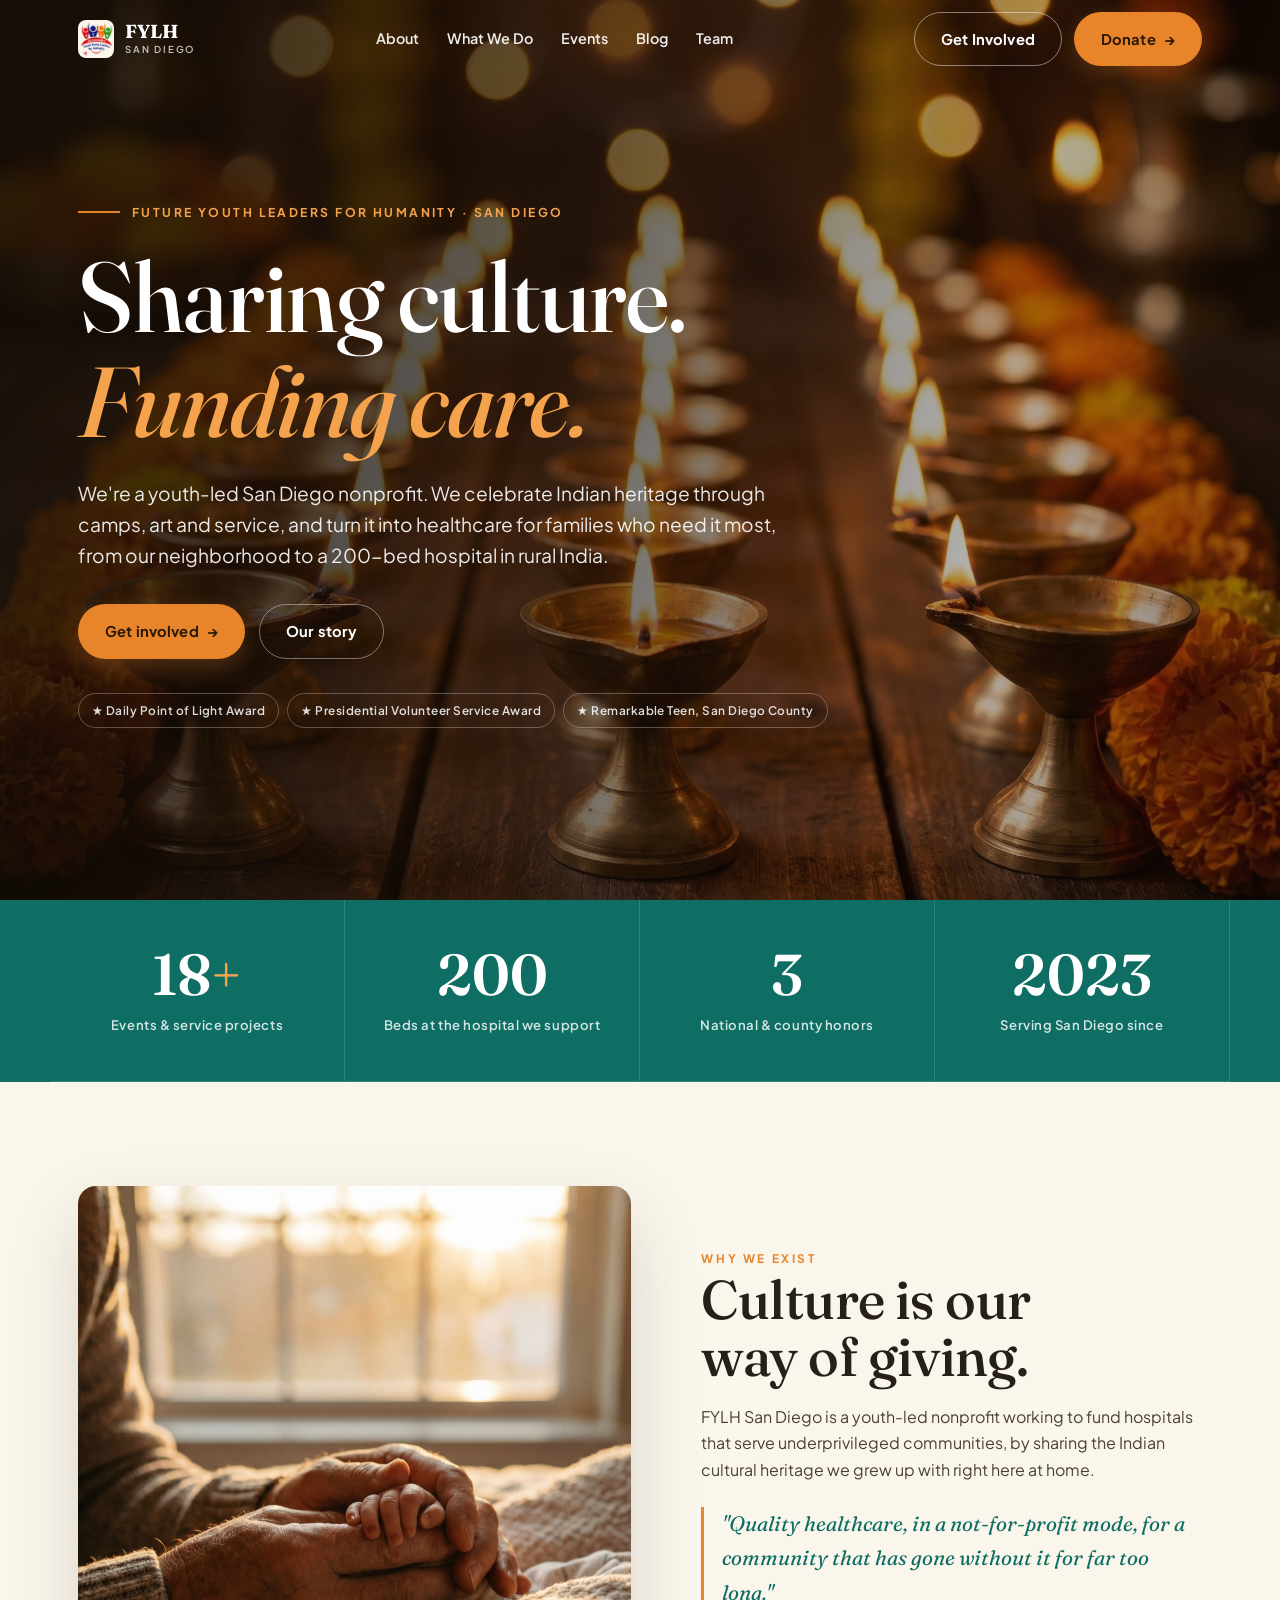
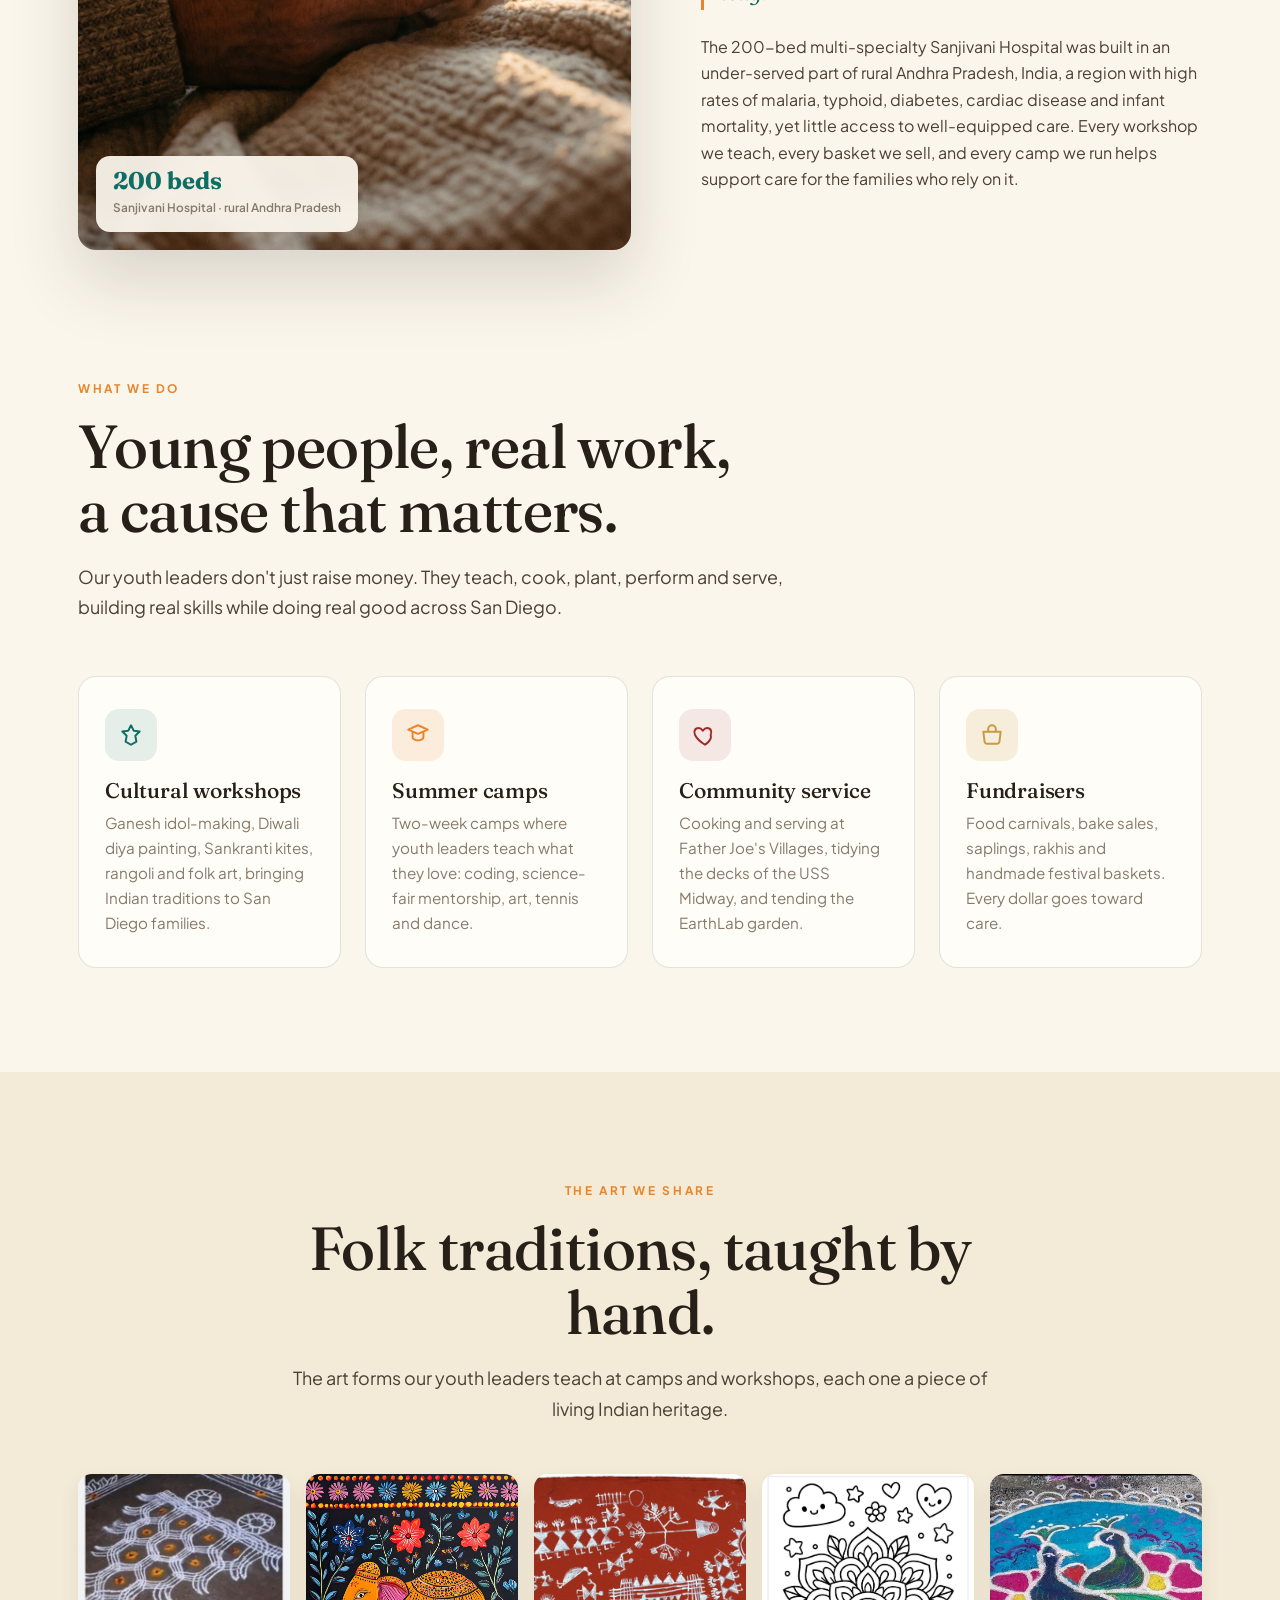
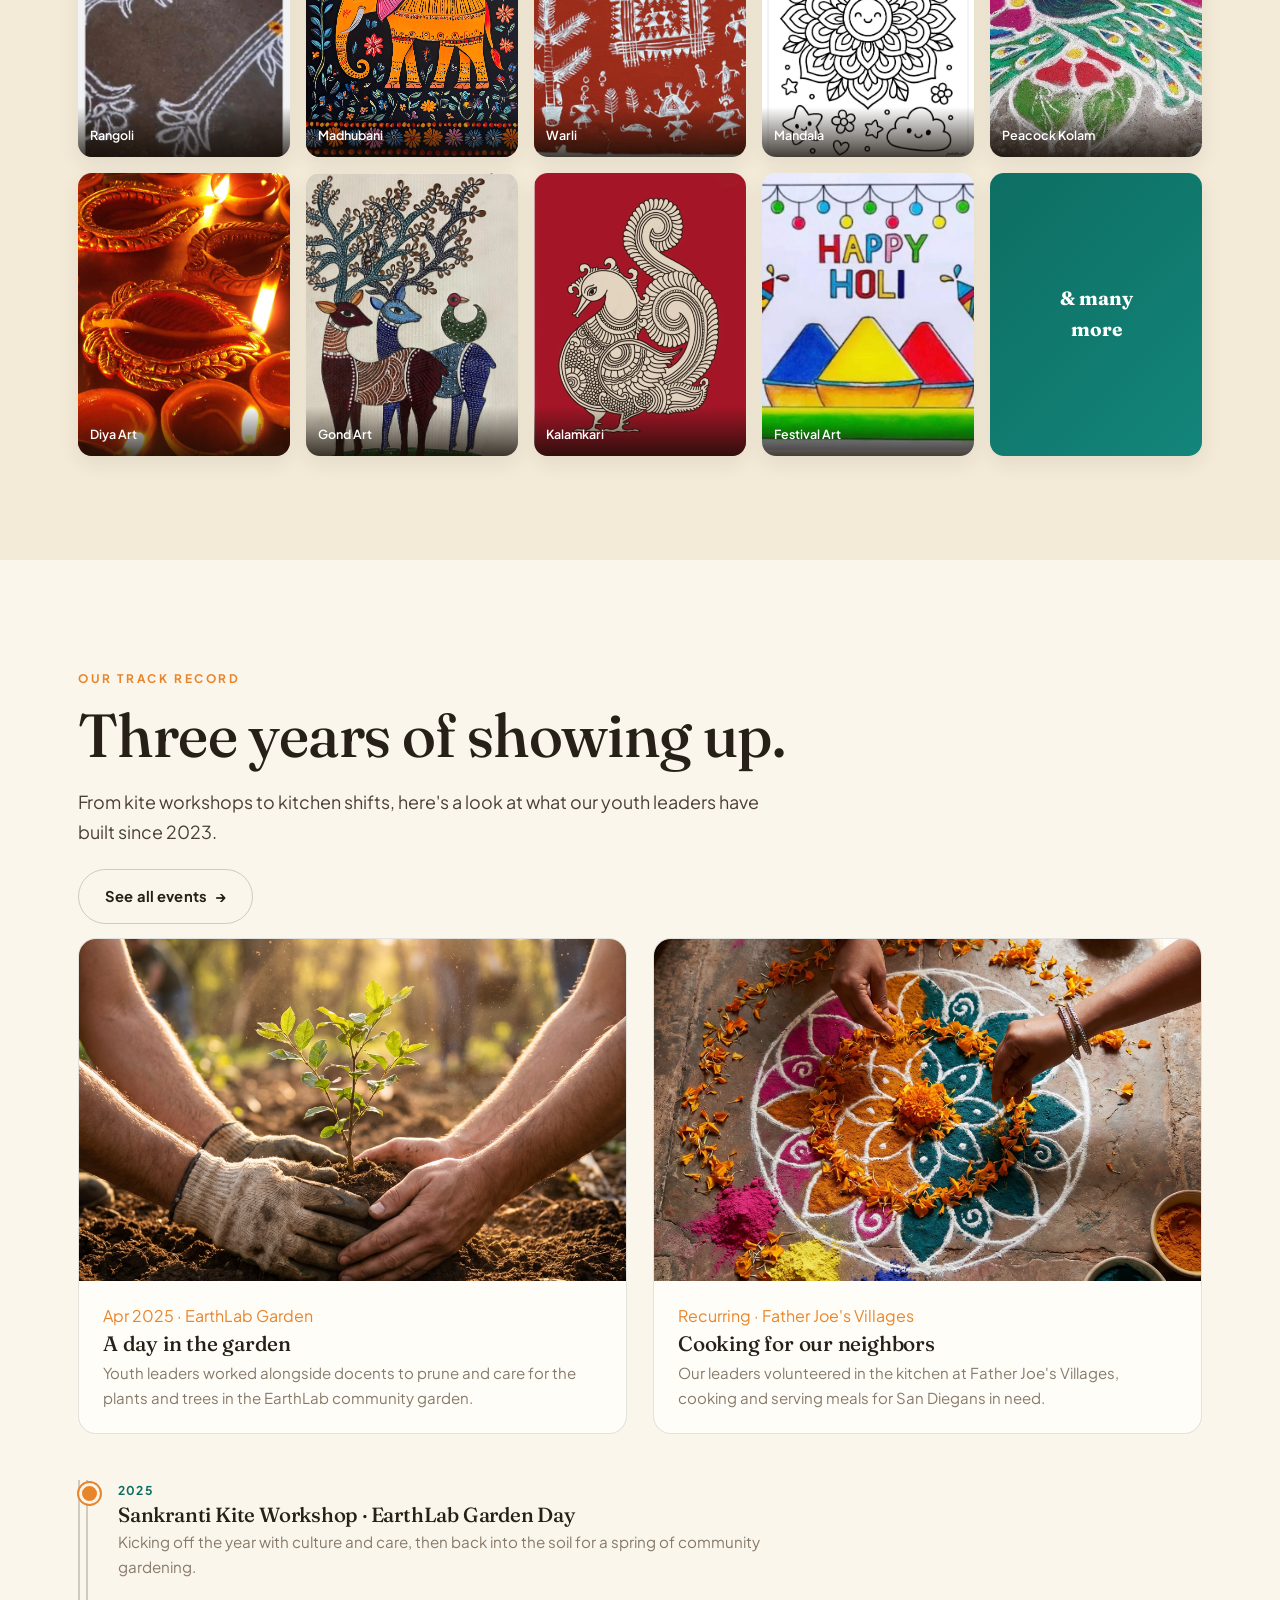
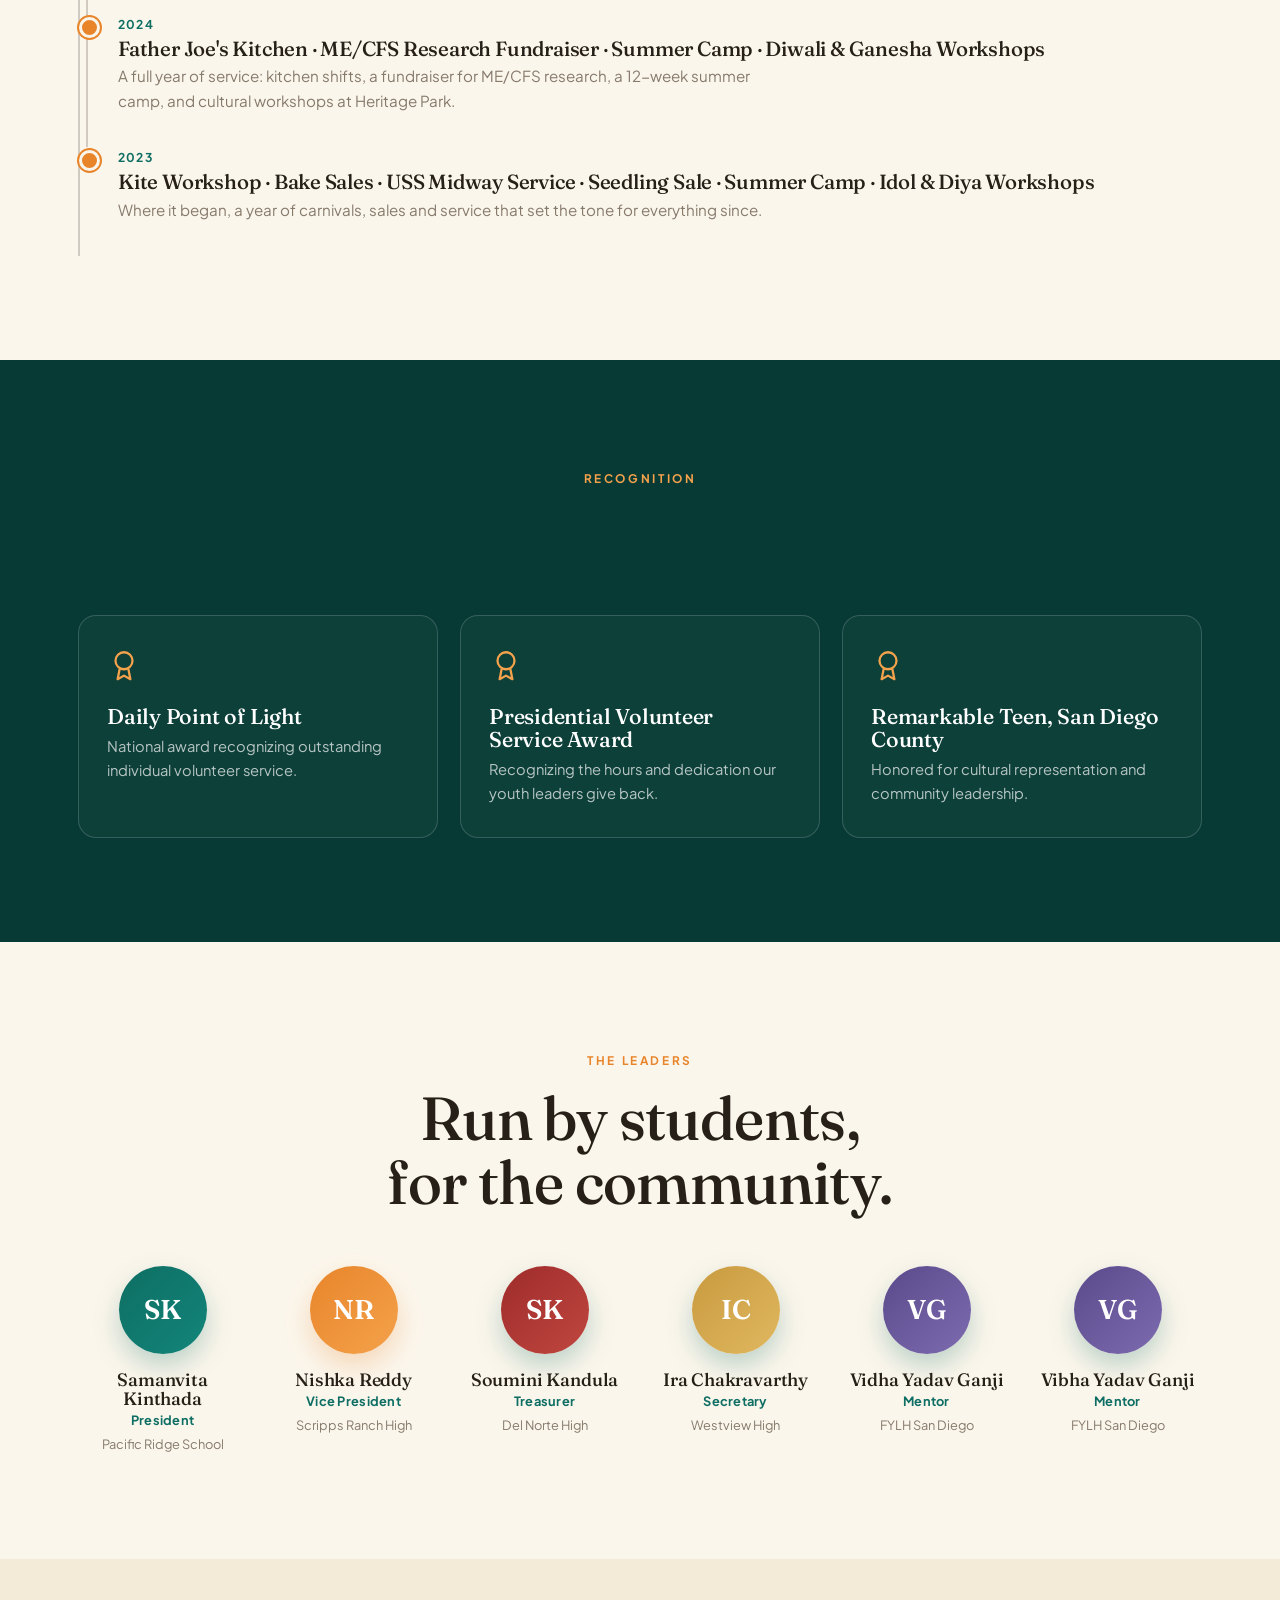
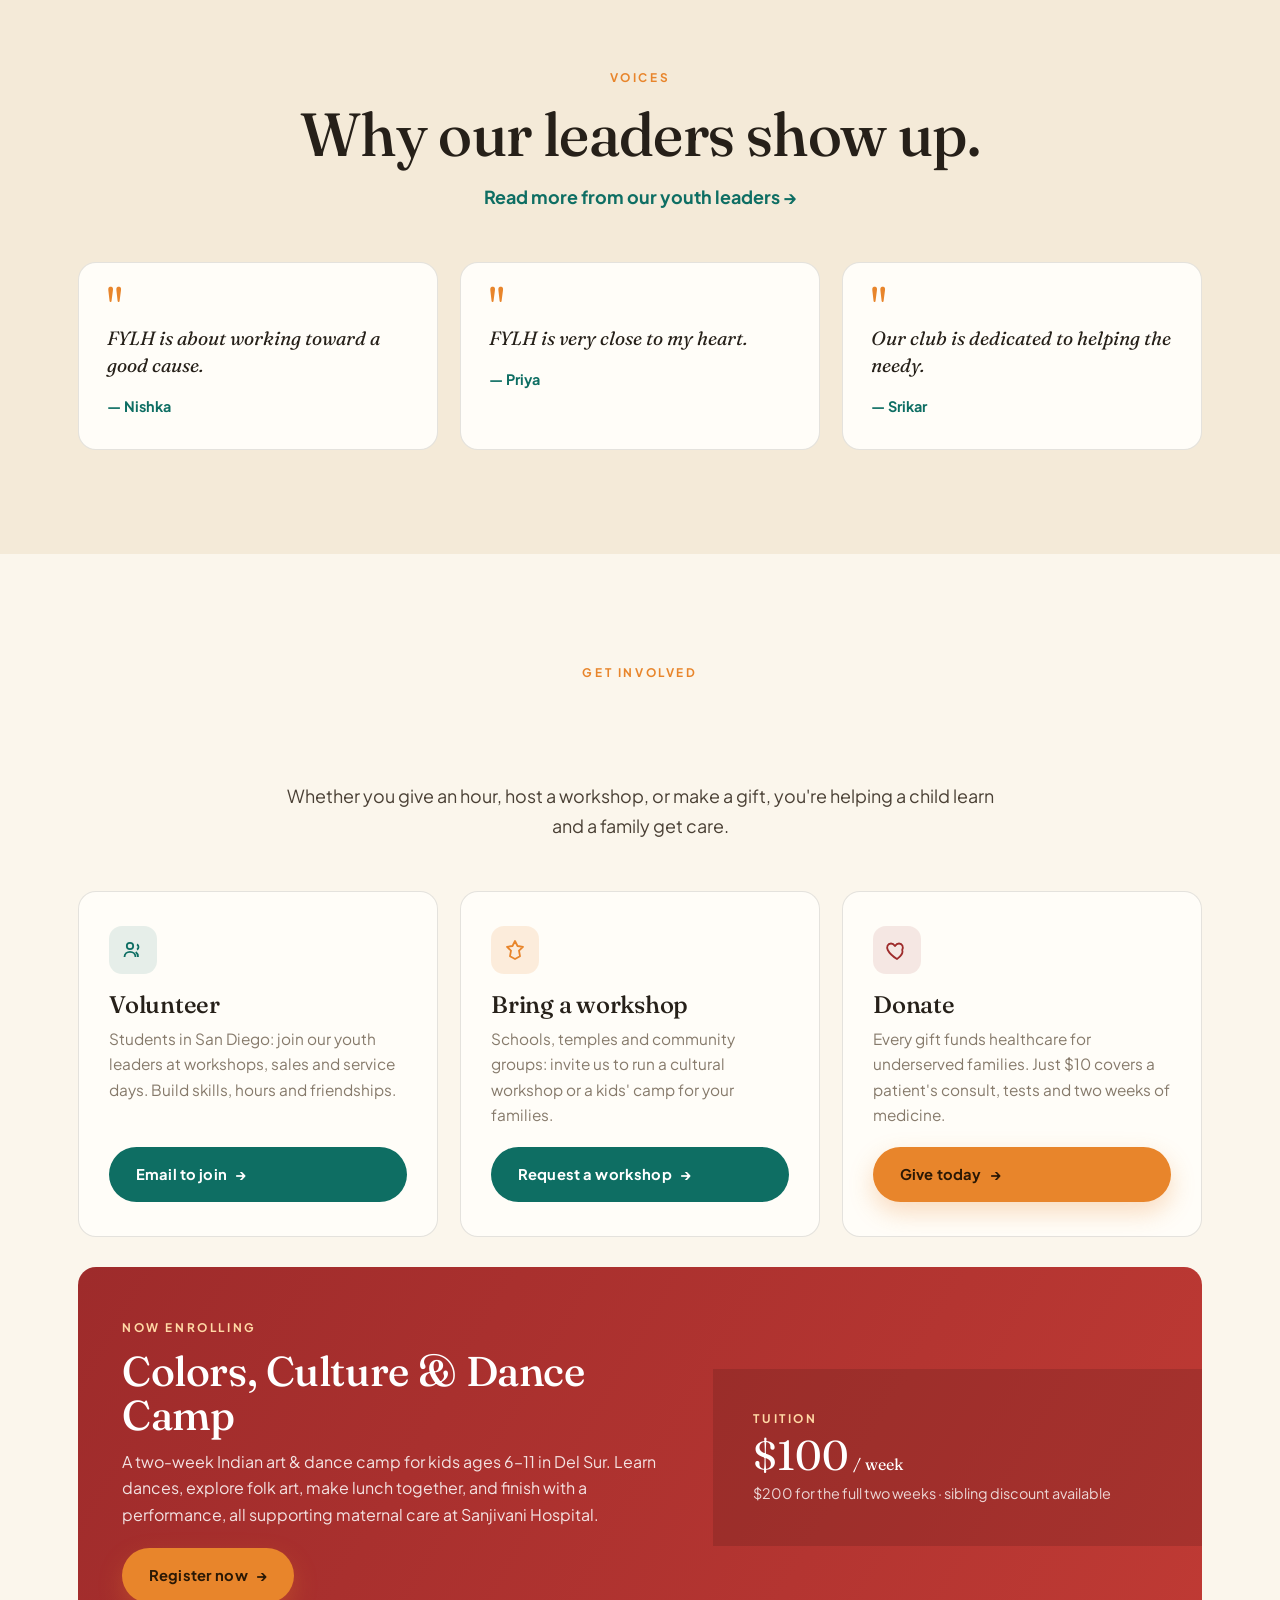
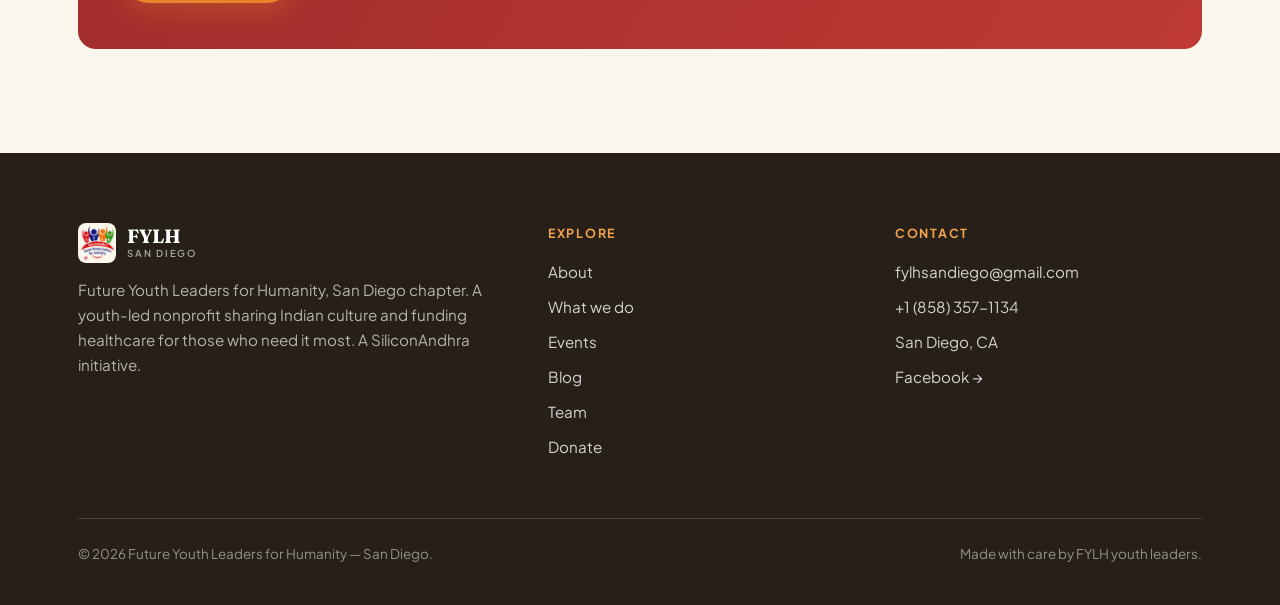
==== commit f999fadc: "FYLH: add Events, Blog & Donate pages; shared site.css; wire nav/footer + live SiliconAndhra Sanjiva" ====
--- a/index.html
+++ b/index.html
@@ -29,226 +29,7 @@
   "award":["Presidential Volunteer Service Award","Daily Point of Light National Award","Remarkable Teen of San Diego County — Cultural Representation"]
 }
 </script>
-<style>
-  :root{
-    --cream:#FBF6EC; --cream-2:#FFFDF8; --paper:#F4EAD8;
-    --ink:#262019; --ink-soft:#4A4035; --muted:#867A6B;
-    --teal:#0E6E63; --teal-2:#13857A; --teal-ink:#073A34;
-    --saffron:#E8852B; --saffron-2:#F4A24B; --maroon:#9E2B2B; --gold:#C99A3F;
-    --line:rgba(38,32,25,.12); --line-2:rgba(38,32,25,.2);
-    --ease:cubic-bezier(.22,.7,.3,1); --wrap:1180px; --r:18px;
-  }
-  *{box-sizing:border-box;margin:0;padding:0}
-  html{scroll-behavior:smooth}
-  body{background:var(--cream);color:var(--ink);font-family:"Plus Jakarta Sans",system-ui,sans-serif;line-height:1.65;-webkit-font-smoothing:antialiased;overflow-x:hidden}
-  .wrap{max-width:var(--wrap);margin:0 auto;padding:0 28px}
-  a{color:inherit;text-decoration:none}
-  img{display:block;max-width:100%}
-  h1,h2,h3,h4{font-family:"Fraunces",Georgia,serif;font-weight:500;line-height:1.06;letter-spacing:-.01em}
-  .it{font-style:italic}
-  .eyebrow{font-family:"Plus Jakarta Sans",sans-serif;font-weight:700;font-size:.74rem;letter-spacing:.22em;text-transform:uppercase;color:var(--saffron)}
-  .teal{color:var(--teal)} .saff{color:var(--saffron)} .maroon{color:var(--maroon)}
-
-  .btn{display:inline-flex;align-items:center;gap:.55em;font-family:"Plus Jakarta Sans",sans-serif;font-weight:700;font-size:.92rem;letter-spacing:.01em;padding:14px 26px;border-radius:60px;cursor:pointer;border:1px solid transparent;transition:transform .35s var(--ease),background .35s,color .35s,border-color .35s,box-shadow .35s}
-  .btn .ar{transition:transform .35s var(--ease)}.btn:hover .ar{transform:translateX(4px)}
-  .btn-primary{background:var(--saffron);color:#2a1805;box-shadow:0 10px 24px rgba(232,133,43,.28)}
-  .btn-primary:hover{background:var(--saffron-2);transform:translateY(-2px)}
-  .btn-teal{background:var(--teal);color:#fff}
-  .btn-teal:hover{background:var(--teal-2);transform:translateY(-2px)}
-  .btn-ghost{border-color:var(--line-2);color:var(--ink)}
-  .btn-ghost:hover{border-color:var(--teal);color:var(--teal)}
-  .btn.on-dark{border-color:rgba(255,255,255,.4);color:#fff}
-  .btn.on-dark:hover{background:rgba(255,255,255,.12);border-color:#fff}
-  .btn:focus-visible{outline:2px solid var(--teal);outline-offset:3px}
-
-  /* nav */
-  .nav{position:fixed;top:0;left:0;right:0;z-index:100;transition:background .4s var(--ease),border-color .4s,box-shadow .4s;border-bottom:1px solid transparent;padding:8px 0}
-  .nav.solid{background:rgba(251,246,236,.9);backdrop-filter:blur(12px);border-bottom-color:var(--line);box-shadow:0 6px 24px rgba(38,32,25,.05)}
-  .nav .row{display:flex;align-items:center;justify-content:space-between;height:62px}
-  .brand{display:flex;align-items:center;gap:11px;font-family:"Fraunces",serif;font-weight:600;font-size:1.2rem;color:var(--ink)}
-  .brand img{height:38px;width:auto;border-radius:8px}
-  .brand .bt{display:flex;flex-direction:column;line-height:1}
-  .brand .bt b{font-size:1.18rem;letter-spacing:-.01em}
-  .brand .bt span{font-family:"Plus Jakarta Sans",sans-serif;font-size:.6rem;font-weight:600;letter-spacing:.18em;text-transform:uppercase;color:var(--muted);margin-top:3px}
-  .nav-links{display:flex;gap:28px;align-items:center}
-  .nav-links a{font-weight:600;font-size:.9rem;color:var(--ink-soft);transition:color .3s}
-  .nav-links a:hover{color:var(--teal)}
-  .nav-cta{display:flex;align-items:center;gap:12px}
-  .burger{display:none;background:none;border:0;cursor:pointer;width:36px;height:36px;flex-direction:column;justify-content:center;gap:5px}
-  .burger span{display:block;height:2px;background:#fff;transition:.3s}
-  /* transparent nav over dark hero = light text; solid = dark */
-  .nav .brand{color:#fff} .nav.solid .brand{color:var(--ink)}
-  .nav .brand .bt span{color:rgba(255,255,255,.74)} .nav.solid .brand .bt span{color:var(--muted)}
-  .nav .nav-links a{color:rgba(255,255,255,.92)} .nav.solid .nav-links a{color:var(--ink-soft)}
-  .nav .nav-links a:hover{color:var(--saffron-2)} .nav.solid .nav-links a:hover{color:var(--teal)}
-  .nav.solid .burger span{background:var(--ink)}
-  .nav .nav-cta .btn-ghost{border-color:rgba(255,255,255,.45);color:#fff}
-  .nav .nav-cta .btn-ghost:hover{background:rgba(255,255,255,.14);border-color:#fff;color:#fff}
-  .nav.solid .nav-cta .btn-ghost{border-color:var(--line-2);color:var(--ink)}
-  .nav.solid .nav-cta .btn-ghost:hover{border-color:var(--teal);color:var(--teal);background:transparent}
-
-  /* hero */
-  .hero{position:relative;min-height:100svh;display:flex;align-items:center;overflow:hidden;background:#1c130a}
-  .hero-bg{position:absolute;inset:0;z-index:0}
-  .hero-bg img{width:100%;height:100%;object-fit:cover;object-position:center}
-  .hero-bg::after{content:"";position:absolute;inset:0;background:linear-gradient(100deg,rgba(20,13,6,.9) 0%,rgba(20,13,6,.66) 42%,rgba(20,13,6,.32) 75%,rgba(20,13,6,.5) 100%)}
-  .hero .wrap{position:relative;z-index:2;width:100%;color:#fff;padding-top:90px;padding-bottom:60px}
-  .hero-eyebrow{display:flex;align-items:center;gap:12px;margin-bottom:22px}
-  .hero-eyebrow .ln{width:42px;height:2px;background:var(--saffron)}
-  .hero-eyebrow span{color:var(--saffron-2);font-weight:700;font-size:.76rem;letter-spacing:.2em;text-transform:uppercase}
-  .hero h1{font-size:clamp(3rem,8vw,6.2rem);font-weight:500;max-width:15ch;color:#fff}
-  .hero h1 .it{color:var(--saffron-2)}
-  .hero .sub{font-size:1.2rem;color:rgba(255,255,255,.9);max-width:50ch;margin:24px 0 34px;line-height:1.6}
-  .hero-cta{display:flex;gap:14px;flex-wrap:wrap}
-  .hero-tags{display:flex;gap:8px;flex-wrap:wrap;margin-top:34px}
-  .hero-tags span{font-size:.74rem;font-weight:600;letter-spacing:.04em;color:rgba(255,255,255,.85);border:1px solid rgba(255,255,255,.28);padding:7px 13px;border-radius:40px;backdrop-filter:blur(4px)}
-
-  [data-rev]{opacity:0;transform:translateY(28px);transition:opacity .9s var(--ease),transform .9s var(--ease)}
-  [data-rev].in{opacity:1;transform:none}
-
-  /* stats */
-  .stats{background:var(--teal);color:#fff}
-  .stats .grid{display:grid;grid-template-columns:repeat(2,1fr);gap:0}
-  @media(min-width:760px){.stats .grid{grid-template-columns:repeat(4,1fr)}}
-  .stat{padding:46px 24px;text-align:center;border-right:1px solid rgba(255,255,255,.14);border-bottom:1px solid rgba(255,255,255,.14)}
-  .stat .k{font-family:"Fraunces",serif;font-weight:600;font-size:clamp(2.6rem,5vw,3.6rem);line-height:1;color:#fff}
-  .stat .k .sx{color:var(--saffron-2)}
-  .stat .l{font-size:.82rem;font-weight:600;letter-spacing:.04em;color:rgba(255,255,255,.82);margin-top:10px}
-
-  .section{padding:104px 0}
-  .shead{max-width:60ch}
-  .shead.center{margin:0 auto;text-align:center}
-  .shead h2{font-size:clamp(2.4rem,5.4vw,3.8rem);margin:14px 0 0}
-  .lead{font-size:1.12rem;color:var(--ink-soft);margin-top:18px;line-height:1.7}
-
-  /* about / cause */
-  .cause{display:grid;grid-template-columns:1fr;gap:50px;align-items:center}
-  @media(min-width:900px){.cause{grid-template-columns:1.05fr .95fr;gap:70px}}
-  .cause .ph{position:relative;border-radius:var(--r);overflow:hidden;aspect-ratio:5/6;background:var(--paper);box-shadow:0 30px 70px rgba(38,32,25,.16)}
-  .cause .ph img{width:100%;height:100%;object-fit:cover}
-  .cause .ph .badge{position:absolute;left:18px;bottom:18px;background:rgba(251,246,236,.94);backdrop-filter:blur(6px);border-radius:14px;padding:13px 17px}
-  .cause .ph .badge b{font-family:"Fraunces",serif;font-size:1.5rem;color:var(--teal);display:block;line-height:1}
-  .cause .ph .badge span{font-size:.74rem;font-weight:600;color:var(--muted)}
-  .cause h2{font-size:clamp(2.2rem,5vw,3.4rem)}
-  .cause p{color:var(--ink-soft);margin-top:18px;max-width:52ch}
-  .cause .pull{font-family:"Fraunces",serif;font-style:italic;font-size:1.3rem;color:var(--teal);border-left:3px solid var(--saffron);padding-left:18px;margin:24px 0}
-
-  /* pillars */
-  .pillars{display:grid;grid-template-columns:1fr;gap:24px;margin-top:54px}
-  @media(min-width:680px){.pillars{grid-template-columns:1fr 1fr}}
-  @media(min-width:1000px){.pillars{grid-template-columns:repeat(4,1fr)}}
-  .pillar{background:var(--cream-2);border:1px solid var(--line);border-radius:var(--r);padding:32px 26px;transition:transform .4s var(--ease),box-shadow .4s,border-color .4s}
-  .pillar:hover{transform:translateY(-6px);box-shadow:0 22px 50px rgba(38,32,25,.1);border-color:transparent}
-  .pillar .ic{width:52px;height:52px;border-radius:14px;display:flex;align-items:center;justify-content:center;background:rgba(14,110,99,.1);color:var(--teal);margin-bottom:18px}
-  .pillar:nth-child(2) .ic{background:rgba(232,133,43,.14);color:var(--saffron)}
-  .pillar:nth-child(3) .ic{background:rgba(158,43,43,.1);color:var(--maroon)}
-  .pillar:nth-child(4) .ic{background:rgba(201,154,63,.16);color:var(--gold)}
-  .pillar h3{font-size:1.32rem;margin-bottom:8px}
-  .pillar p{color:var(--muted);font-size:.95rem}
-
-  /* culture gallery */
-  .culture{background:var(--paper)}
-  .art-grid{display:grid;grid-template-columns:repeat(2,1fr);gap:16px;margin-top:50px}
-  @media(min-width:620px){.art-grid{grid-template-columns:repeat(3,1fr)}}
-  @media(min-width:980px){.art-grid{grid-template-columns:repeat(5,1fr)}}
-  .art{position:relative;border-radius:14px;overflow:hidden;aspect-ratio:3/4;background:var(--cream);box-shadow:0 8px 20px rgba(38,32,25,.08)}
-  .art img{width:100%;height:100%;object-fit:cover;transition:transform .7s var(--ease)}
-  .art:hover img{transform:scale(1.06)}
-  .art figcaption{position:absolute;left:0;right:0;bottom:0;padding:18px 12px 11px;font-size:.78rem;font-weight:600;color:#fff;background:linear-gradient(180deg,transparent,rgba(20,13,6,.8))}
-
-  /* timeline */
-  .tl{margin-top:50px;border-left:2px solid var(--line-2);padding-left:0}
-  .tl-row{position:relative;padding:0 0 34px 30px;border-left:2px solid var(--line-2);margin-left:6px}
-  .tl-row::before{content:"";position:absolute;left:-9px;top:3px;width:15px;height:15px;border-radius:50%;background:var(--saffron);border:3px solid var(--cream);box-shadow:0 0 0 2px var(--saffron)}
-  .tl-row:last-child{border-left-color:transparent}
-  .tl-row .yr{font-family:"Plus Jakarta Sans",sans-serif;font-weight:700;font-size:.76rem;letter-spacing:.1em;text-transform:uppercase;color:var(--teal)}
-  .tl-row h4{font-family:"Fraunces",serif;font-size:1.28rem;margin:4px 0 4px}
-  .tl-row p{color:var(--muted);font-size:.95rem;max-width:60ch}
-  .tl-feature{display:grid;grid-template-columns:1fr;gap:26px;margin-top:14px}
-  @media(min-width:820px){.tl-feature{grid-template-columns:1fr 1fr}}
-  .tl-card{border-radius:var(--r);overflow:hidden;border:1px solid var(--line);background:var(--cream-2)}
-  .tl-card .ph{aspect-ratio:16/10;overflow:hidden;background:var(--paper)}
-  .tl-card .ph img{width:100%;height:100%;object-fit:cover;transition:transform .7s var(--ease)}
-  .tl-card:hover .ph img{transform:scale(1.05)}
-  .tl-card .bd{padding:22px 24px}
-  .tl-card .bd .yr{color:var(--saffron)}
-  .tl-card h4{font-size:1.3rem;margin:4px 0 6px}
-  .tl-card p{color:var(--muted);font-size:.94rem}
-
-  /* awards */
-  .awards{background:var(--teal-ink);color:#fff}
-  .aw-grid{display:grid;grid-template-columns:1fr;gap:22px;margin-top:46px}
-  @media(min-width:760px){.aw-grid{grid-template-columns:repeat(3,1fr)}}
-  .aw{border:1px solid rgba(255,255,255,.16);border-radius:var(--r);padding:32px 28px;background:rgba(255,255,255,.03)}
-  .aw .ic{color:var(--saffron-2);margin-bottom:16px}
-  .aw h3{font-size:1.34rem;color:#fff;margin-bottom:6px}
-  .aw p{color:rgba(255,255,255,.7);font-size:.92rem}
-
-  /* team */
-  .team-grid{display:grid;grid-template-columns:repeat(2,1fr);gap:22px;margin-top:50px}
-  @media(min-width:720px){.team-grid{grid-template-columns:repeat(3,1fr)}}
-  @media(min-width:1000px){.team-grid{grid-template-columns:repeat(6,1fr)}}
-  .member{text-align:center}
-  .member .av{width:88px;height:88px;border-radius:50%;margin:0 auto 16px;display:flex;align-items:center;justify-content:center;font-family:"Fraunces",serif;font-weight:600;font-size:1.7rem;color:#fff;background:linear-gradient(135deg,var(--teal),var(--teal-2));box-shadow:0 12px 26px rgba(14,110,99,.26)}
-  .member:nth-child(2) .av{background:linear-gradient(135deg,var(--saffron),var(--saffron-2));box-shadow:0 12px 26px rgba(232,133,43,.26)}
-  .member:nth-child(3) .av{background:linear-gradient(135deg,var(--maroon),#c0473f)}
-  .member:nth-child(4) .av{background:linear-gradient(135deg,var(--gold),#e0b860)}
-  .member:nth-child(5) .av,.member:nth-child(6) .av{background:linear-gradient(135deg,#5a4a8a,#7d6bb0)}
-  .member h4{font-family:"Fraunces",serif;font-size:1.12rem;margin-bottom:2px}
-  .member .role{font-weight:700;font-size:.8rem;color:var(--teal);letter-spacing:.02em}
-  .member .school{font-size:.8rem;color:var(--muted);margin-top:3px}
-
-  /* voices */
-  .voices{background:var(--paper)}
-  .v-grid{display:grid;grid-template-columns:1fr;gap:22px;margin-top:50px}
-  @media(min-width:700px){.v-grid{grid-template-columns:repeat(3,1fr)}}
-  .v{background:var(--cream-2);border:1px solid var(--line);border-radius:var(--r);padding:30px 28px}
-  .v .q{font-family:"Fraunces",serif;font-size:3rem;line-height:.6;color:var(--saffron);display:block;height:24px}
-  .v p{font-family:"Fraunces",serif;font-style:italic;font-size:1.2rem;color:var(--ink);margin:8px 0 16px;line-height:1.4}
-  .v .who{font-weight:700;font-size:.9rem;color:var(--teal)}
-
-  /* get involved */
-  .give-grid{display:grid;grid-template-columns:1fr;gap:22px;margin-top:50px}
-  @media(min-width:820px){.give-grid{grid-template-columns:repeat(3,1fr)}}
-  .give{border-radius:var(--r);padding:34px 30px;border:1px solid var(--line);background:var(--cream-2);display:flex;flex-direction:column;transition:transform .4s var(--ease),box-shadow .4s}
-  .give:hover{transform:translateY(-5px);box-shadow:0 22px 50px rgba(38,32,25,.1)}
-  .give h3{font-size:1.5rem;margin-bottom:8px}
-  .give p{color:var(--muted);font-size:.96rem;flex:1;margin-bottom:20px}
-  .give .ic{width:48px;height:48px;border-radius:13px;display:flex;align-items:center;justify-content:center;background:rgba(14,110,99,.1);color:var(--teal);margin-bottom:18px}
-  .give:nth-child(2) .ic{background:rgba(232,133,43,.14);color:var(--saffron)}
-  .give:nth-child(3) .ic{background:rgba(158,43,43,.1);color:var(--maroon)}
-
-  /* camp callout */
-  .camp{margin-top:30px;border-radius:var(--r);overflow:hidden;background:linear-gradient(120deg,var(--maroon),#bf3a34);color:#fff;display:grid;grid-template-columns:1fr;gap:0}
-  @media(min-width:820px){.camp{grid-template-columns:1.3fr 1fr;align-items:center}}
-  .camp .t{padding:46px 44px}
-  .camp .eyebrow{color:#ffd9a6}
-  .camp h3{font-size:clamp(1.8rem,3.6vw,2.6rem);color:#fff;margin:10px 0 12px}
-  .camp p{color:rgba(255,255,255,.86);margin-bottom:20px;max-width:46ch}
-  .camp .r{padding:40px;display:flex;flex-direction:column;gap:6px;align-items:flex-start;background:rgba(0,0,0,.12)}
-  .camp .r .amt{font-family:"Fraunces",serif;font-size:2.6rem;line-height:1}
-  .camp .r .per{color:rgba(255,255,255,.8);font-size:.9rem}
-
-  /* contact footer */
-  .foot{background:var(--ink);color:#fff;padding:70px 0 40px}
-  .foot .top{display:grid;grid-template-columns:1fr;gap:40px}
-  @media(min-width:820px){.foot .top{grid-template-columns:1.4fr 1fr 1fr}}
-  .foot .brand{color:#fff;margin-bottom:14px}
-  .foot .brand .bt span{color:rgba(255,255,255,.6)}
-  .foot p{color:rgba(255,255,255,.66);max-width:42ch;font-size:.95rem}
-  .foot h5{font-family:"Plus Jakarta Sans",sans-serif;font-weight:700;font-size:.78rem;letter-spacing:.14em;text-transform:uppercase;color:var(--saffron-2);margin-bottom:16px}
-  .foot a.lk{display:block;color:rgba(255,255,255,.8);margin-bottom:10px;font-size:.95rem;transition:color .2s}
-  .foot a.lk:hover{color:#fff}
-  .foot .bottom{margin-top:48px;padding-top:24px;border-top:1px solid rgba(255,255,255,.14);display:flex;justify-content:space-between;gap:16px;flex-wrap:wrap;color:rgba(255,255,255,.5);font-size:.84rem}
-
-  @media(max-width:860px){
-    .nav-links{display:none}.burger{display:flex}
-    .nav-links.open{display:flex;position:absolute;top:74px;left:16px;right:16px;flex-direction:column;gap:18px;background:var(--cream-2);border:1px solid var(--line);border-radius:16px;padding:24px;box-shadow:0 20px 50px rgba(38,32,25,.16)}
-    .nav .nav-links.open a,.nav.solid .nav-links.open a{color:var(--ink-soft)}
-    .nav-cta .btn-ghost{display:none}
-  }
-  @media(prefers-reduced-motion:reduce){*{animation:none!important;scroll-behavior:auto}[data-rev]{opacity:1;transform:none;transition:none}}
-</style>
+<link rel="stylesheet" href="assets/css/site.css" />
 </head>
 <body>
 
@@ -261,13 +42,13 @@
     <nav class="nav-links" id="menu" aria-label="Primary">
       <a href="#about">About</a>
       <a href="#work">What We Do</a>
-      <a href="#impact">Impact</a>
+      <a href="events.html">Events</a>
+      <a href="blog.html">Blog</a>
       <a href="#team">Team</a>
-      <a href="#give">Get Involved</a>
     </nav>
     <div class="nav-cta">
-      <a class="btn btn-ghost" href="#give">Volunteer</a>
-      <a class="btn btn-primary" href="#give">Donate <span class="ar">→</span></a>
+      <a class="btn btn-ghost" href="#give">Get Involved</a>
+      <a class="btn btn-primary" href="donate.html">Donate <span class="ar">→</span></a>
       <button class="burger" id="burger" aria-label="Menu" aria-expanded="false"><span></span><span></span><span></span></button>
     </div>
   </div>
@@ -387,6 +168,7 @@
         <span class="eyebrow" data-rev>Our track record</span>
         <h2 data-rev>Three years of showing up.</h2>
         <p class="lead" data-rev>From kite workshops to kitchen shifts, here's a look at what our youth leaders have built since 2023.</p>
+        <a class="btn btn-ghost" href="events.html" data-rev style="margin-top:22px">See all events <span class="ar">→</span></a>
       </div>
 
       <div class="tl-feature">
@@ -447,6 +229,7 @@
       <div class="shead center">
         <span class="eyebrow" data-rev>Voices</span>
         <h2 data-rev>Why our leaders show up.</h2>
+        <p class="lead" data-rev style="margin-inline:auto;margin-top:14px"><a class="teal" style="font-weight:700" href="blog.html">Read more from our youth leaders →</a></p>
       </div>
       <div class="v-grid">
         <div class="v" data-rev><span class="q">"</span><p>FYLH is about working toward a good cause.</p><div class="who">— Nishka</div></div>
@@ -480,8 +263,8 @@
         <div class="give" data-rev data-d="2">
           <div class="ic"><svg width="24" height="24" viewBox="0 0 24 24" fill="none" stroke="currentColor" stroke-width="1.8"><path d="M12 21s-7-4.4-9.2-9C1.3 9 2.6 5.5 6 5.5c2 0 3.2 1.3 4 2.5.8-1.2 2-2.5 4-2.5 3.4 0 4.7 3.5 3.2 6.5C19 16.6 12 21 12 21z" stroke-linejoin="round"/></svg></div>
           <h3>Donate</h3>
-          <p>Every gift goes toward healthcare for underserved families. Reach out and we'll share the best way to contribute.</p>
-          <a class="btn btn-primary" href="mailto:fylhsandiego@gmail.com?subject=I'd like to donate to FYLH">Give today <span class="ar">→</span></a>
+          <p>Every gift funds healthcare for underserved families. Just $10 covers a patient's consult, tests and two weeks of medicine.</p>
+          <a class="btn btn-primary" href="donate.html">Give today <span class="ar">→</span></a>
         </div>
       </div>
 
@@ -515,9 +298,10 @@
         <h5>Explore</h5>
         <a class="lk" href="#about">About</a>
         <a class="lk" href="#work">What we do</a>
-        <a class="lk" href="#impact">Impact</a>
+        <a class="lk" href="events.html">Events</a>
+        <a class="lk" href="blog.html">Blog</a>
         <a class="lk" href="#team">Team</a>
-        <a class="lk" href="#give">Get involved</a>
+        <a class="lk" href="donate.html">Donate</a>
       </div>
       <div>
         <h5>Contact</h5>
--- a/assets/css/site.css
+++ b/assets/css/site.css
@@ -0,0 +1,229 @@
+:root{
+    --cream:#FBF6EC; --cream-2:#FFFDF8; --paper:#F4EAD8;
+    --ink:#262019; --ink-soft:#4A4035; --muted:#867A6B;
+    --teal:#0E6E63; --teal-2:#13857A; --teal-ink:#073A34;
+    --saffron:#E8852B; --saffron-2:#F4A24B; --maroon:#9E2B2B; --gold:#C99A3F;
+    --line:rgba(38,32,25,.12); --line-2:rgba(38,32,25,.2);
+    --ease:cubic-bezier(.22,.7,.3,1); --wrap:1180px; --r:18px;
+  }
+  *{box-sizing:border-box;margin:0;padding:0}
+  html{scroll-behavior:smooth}
+  body{background:var(--cream);color:var(--ink);font-family:"Plus Jakarta Sans",system-ui,sans-serif;line-height:1.65;-webkit-font-smoothing:antialiased;overflow-x:hidden}
+  .wrap{max-width:var(--wrap);margin:0 auto;padding:0 28px}
+  a{color:inherit;text-decoration:none}
+  img{display:block;max-width:100%}
+  h1,h2,h3,h4{font-family:"Fraunces",Georgia,serif;font-weight:500;line-height:1.06;letter-spacing:-.01em}
+  .it{font-style:italic}
+  .eyebrow{font-family:"Plus Jakarta Sans",sans-serif;font-weight:700;font-size:.74rem;letter-spacing:.22em;text-transform:uppercase;color:var(--saffron)}
+  .teal{color:var(--teal)} .saff{color:var(--saffron)} .maroon{color:var(--maroon)}
+
+  .btn{display:inline-flex;align-items:center;gap:.55em;font-family:"Plus Jakarta Sans",sans-serif;font-weight:700;font-size:.92rem;letter-spacing:.01em;padding:14px 26px;border-radius:60px;cursor:pointer;border:1px solid transparent;transition:transform .35s var(--ease),background .35s,color .35s,border-color .35s,box-shadow .35s}
+  .btn .ar{transition:transform .35s var(--ease)}.btn:hover .ar{transform:translateX(4px)}
+  .btn-primary{background:var(--saffron);color:#2a1805;box-shadow:0 10px 24px rgba(232,133,43,.28)}
+  .btn-primary:hover{background:var(--saffron-2);transform:translateY(-2px)}
+  .btn-teal{background:var(--teal);color:#fff}
+  .btn-teal:hover{background:var(--teal-2);transform:translateY(-2px)}
+  .btn-ghost{border-color:var(--line-2);color:var(--ink)}
+  .btn-ghost:hover{border-color:var(--teal);color:var(--teal)}
+  .btn.on-dark{border-color:rgba(255,255,255,.4);color:#fff}
+  .btn.on-dark:hover{background:rgba(255,255,255,.12);border-color:#fff}
+  .btn:focus-visible{outline:2px solid var(--teal);outline-offset:3px}
+
+  /* nav */
+  .nav{position:fixed;top:0;left:0;right:0;z-index:100;transition:background .4s var(--ease),border-color .4s,box-shadow .4s;border-bottom:1px solid transparent;padding:8px 0}
+  .nav.solid{background:rgba(251,246,236,.9);backdrop-filter:blur(12px);border-bottom-color:var(--line);box-shadow:0 6px 24px rgba(38,32,25,.05)}
+  .nav .row{display:flex;align-items:center;justify-content:space-between;height:62px}
+  .brand{display:flex;align-items:center;gap:11px;font-family:"Fraunces",serif;font-weight:600;font-size:1.2rem;color:var(--ink)}
+  .brand img{height:38px;width:auto;border-radius:8px}
+  .brand .bt{display:flex;flex-direction:column;line-height:1}
+  .brand .bt b{font-size:1.18rem;letter-spacing:-.01em}
+  .brand .bt span{font-family:"Plus Jakarta Sans",sans-serif;font-size:.6rem;font-weight:600;letter-spacing:.18em;text-transform:uppercase;color:var(--muted);margin-top:3px}
+  .nav-links{display:flex;gap:28px;align-items:center}
+  .nav-links a{font-weight:600;font-size:.9rem;color:var(--ink-soft);transition:color .3s}
+  .nav-links a:hover{color:var(--teal)}
+  .nav-cta{display:flex;align-items:center;gap:12px}
+  .burger{display:none;background:none;border:0;cursor:pointer;width:36px;height:36px;flex-direction:column;justify-content:center;gap:5px}
+  .burger span{display:block;height:2px;background:#fff;transition:.3s}
+  /* transparent nav over dark hero = light text; solid = dark */
+  .nav .brand{color:#fff} .nav.solid .brand{color:var(--ink)}
+  .nav .brand .bt span{color:rgba(255,255,255,.74)} .nav.solid .brand .bt span{color:var(--muted)}
+  .nav .nav-links a{color:rgba(255,255,255,.92)} .nav.solid .nav-links a{color:var(--ink-soft)}
+  .nav .nav-links a:hover{color:var(--saffron-2)} .nav.solid .nav-links a:hover{color:var(--teal)}
+  .nav.solid .burger span{background:var(--ink)}
+  .nav .nav-cta .btn-ghost{border-color:rgba(255,255,255,.45);color:#fff}
+  .nav .nav-cta .btn-ghost:hover{background:rgba(255,255,255,.14);border-color:#fff;color:#fff}
+  .nav.solid .nav-cta .btn-ghost{border-color:var(--line-2);color:var(--ink)}
+  .nav.solid .nav-cta .btn-ghost:hover{border-color:var(--teal);color:var(--teal);background:transparent}
+
+  /* hero */
+  .hero{position:relative;min-height:100svh;display:flex;align-items:center;overflow:hidden;background:#1c130a}
+  .hero-bg{position:absolute;inset:0;z-index:0}
+  .hero-bg img{width:100%;height:100%;object-fit:cover;object-position:center}
+  .hero-bg::after{content:"";position:absolute;inset:0;background:linear-gradient(100deg,rgba(20,13,6,.9) 0%,rgba(20,13,6,.66) 42%,rgba(20,13,6,.32) 75%,rgba(20,13,6,.5) 100%)}
+  .hero .wrap{position:relative;z-index:2;width:100%;color:#fff;padding-top:90px;padding-bottom:60px}
+  .hero-eyebrow{display:flex;align-items:center;gap:12px;margin-bottom:22px}
+  .hero-eyebrow .ln{width:42px;height:2px;background:var(--saffron)}
+  .hero-eyebrow span{color:var(--saffron-2);font-weight:700;font-size:.76rem;letter-spacing:.2em;text-transform:uppercase}
+  .hero h1{font-size:clamp(3rem,8vw,6.2rem);font-weight:500;max-width:15ch;color:#fff}
+  .hero h1 .it{color:var(--saffron-2)}
+  .hero .sub{font-size:1.2rem;color:rgba(255,255,255,.9);max-width:50ch;margin:24px 0 34px;line-height:1.6}
+  .hero-cta{display:flex;gap:14px;flex-wrap:wrap}
+  .hero-tags{display:flex;gap:8px;flex-wrap:wrap;margin-top:34px}
+  .hero-tags span{font-size:.74rem;font-weight:600;letter-spacing:.04em;color:rgba(255,255,255,.85);border:1px solid rgba(255,255,255,.28);padding:7px 13px;border-radius:40px;backdrop-filter:blur(4px)}
+
+  [data-rev]{opacity:0;transform:translateY(28px);transition:opacity .9s var(--ease),transform .9s var(--ease)}
+  [data-rev].in{opacity:1;transform:none}
+
+  /* stats */
+  .stats{background:var(--teal);color:#fff}
+  .stats .grid{display:grid;grid-template-columns:repeat(2,1fr);gap:0}
+  @media(min-width:760px){.stats .grid{grid-template-columns:repeat(4,1fr)}}
+  .stat{padding:46px 24px;text-align:center;border-right:1px solid rgba(255,255,255,.14);border-bottom:1px solid rgba(255,255,255,.14)}
+  .stat .k{font-family:"Fraunces",serif;font-weight:600;font-size:clamp(2.6rem,5vw,3.6rem);line-height:1;color:#fff}
+  .stat .k .sx{color:var(--saffron-2)}
+  .stat .l{font-size:.82rem;font-weight:600;letter-spacing:.04em;color:rgba(255,255,255,.82);margin-top:10px}
+
+  .section{padding:104px 0}
+  .shead{max-width:60ch}
+  .shead.center{margin:0 auto;text-align:center}
+  .shead h2{font-size:clamp(2.4rem,5.4vw,3.8rem);margin:14px 0 0}
+  .lead{font-size:1.12rem;color:var(--ink-soft);margin-top:18px;line-height:1.7}
+
+  /* about / cause */
+  .cause{display:grid;grid-template-columns:1fr;gap:50px;align-items:center}
+  @media(min-width:900px){.cause{grid-template-columns:1.05fr .95fr;gap:70px}}
+  .cause .ph{position:relative;border-radius:var(--r);overflow:hidden;aspect-ratio:5/6;background:var(--paper);box-shadow:0 30px 70px rgba(38,32,25,.16)}
+  .cause .ph img{width:100%;height:100%;object-fit:cover}
+  .cause .ph .badge{position:absolute;left:18px;bottom:18px;background:rgba(251,246,236,.94);backdrop-filter:blur(6px);border-radius:14px;padding:13px 17px}
+  .cause .ph .badge b{font-family:"Fraunces",serif;font-size:1.5rem;color:var(--teal);display:block;line-height:1}
+  .cause .ph .badge span{font-size:.74rem;font-weight:600;color:var(--muted)}
+  .cause h2{font-size:clamp(2.2rem,5vw,3.4rem)}
+  .cause p{color:var(--ink-soft);margin-top:18px;max-width:52ch}
+  .cause .pull{font-family:"Fraunces",serif;font-style:italic;font-size:1.3rem;color:var(--teal);border-left:3px solid var(--saffron);padding-left:18px;margin:24px 0}
+
+  /* pillars */
+  .pillars{display:grid;grid-template-columns:1fr;gap:24px;margin-top:54px}
+  @media(min-width:680px){.pillars{grid-template-columns:1fr 1fr}}
+  @media(min-width:1000px){.pillars{grid-template-columns:repeat(4,1fr)}}
+  .pillar{background:var(--cream-2);border:1px solid var(--line);border-radius:var(--r);padding:32px 26px;transition:transform .4s var(--ease),box-shadow .4s,border-color .4s}
+  .pillar:hover{transform:translateY(-6px);box-shadow:0 22px 50px rgba(38,32,25,.1);border-color:transparent}
+  .pillar .ic{width:52px;height:52px;border-radius:14px;display:flex;align-items:center;justify-content:center;background:rgba(14,110,99,.1);color:var(--teal);margin-bottom:18px}
+  .pillar:nth-child(2) .ic{background:rgba(232,133,43,.14);color:var(--saffron)}
+  .pillar:nth-child(3) .ic{background:rgba(158,43,43,.1);color:var(--maroon)}
+  .pillar:nth-child(4) .ic{background:rgba(201,154,63,.16);color:var(--gold)}
+  .pillar h3{font-size:1.32rem;margin-bottom:8px}
+  .pillar p{color:var(--muted);font-size:.95rem}
+
+  /* culture gallery */
+  .culture{background:var(--paper)}
+  .art-grid{display:grid;grid-template-columns:repeat(2,1fr);gap:16px;margin-top:50px}
+  @media(min-width:620px){.art-grid{grid-template-columns:repeat(3,1fr)}}
+  @media(min-width:980px){.art-grid{grid-template-columns:repeat(5,1fr)}}
+  .art{position:relative;border-radius:14px;overflow:hidden;aspect-ratio:3/4;background:var(--cream);box-shadow:0 8px 20px rgba(38,32,25,.08)}
+  .art img{width:100%;height:100%;object-fit:cover;transition:transform .7s var(--ease)}
+  .art:hover img{transform:scale(1.06)}
+  .art figcaption{position:absolute;left:0;right:0;bottom:0;padding:18px 12px 11px;font-size:.78rem;font-weight:600;color:#fff;background:linear-gradient(180deg,transparent,rgba(20,13,6,.8))}
+
+  /* timeline */
+  .tl{margin-top:50px;border-left:2px solid var(--line-2);padding-left:0}
+  .tl-row{position:relative;padding:0 0 34px 30px;border-left:2px solid var(--line-2);margin-left:6px}
+  .tl-row::before{content:"";position:absolute;left:-9px;top:3px;width:15px;height:15px;border-radius:50%;background:var(--saffron);border:3px solid var(--cream);box-shadow:0 0 0 2px var(--saffron)}
+  .tl-row:last-child{border-left-color:transparent}
+  .tl-row .yr{font-family:"Plus Jakarta Sans",sans-serif;font-weight:700;font-size:.76rem;letter-spacing:.1em;text-transform:uppercase;color:var(--teal)}
+  .tl-row h4{font-family:"Fraunces",serif;font-size:1.28rem;margin:4px 0 4px}
+  .tl-row p{color:var(--muted);font-size:.95rem;max-width:60ch}
+  .tl-feature{display:grid;grid-template-columns:1fr;gap:26px;margin-top:14px}
+  @media(min-width:820px){.tl-feature{grid-template-columns:1fr 1fr}}
+  .tl-card{border-radius:var(--r);overflow:hidden;border:1px solid var(--line);background:var(--cream-2)}
+  .tl-card .ph{aspect-ratio:16/10;overflow:hidden;background:var(--paper)}
+  .tl-card .ph img{width:100%;height:100%;object-fit:cover;transition:transform .7s var(--ease)}
+  .tl-card:hover .ph img{transform:scale(1.05)}
+  .tl-card .bd{padding:22px 24px}
+  .tl-card .bd .yr{color:var(--saffron)}
+  .tl-card h4{font-size:1.3rem;margin:4px 0 6px}
+  .tl-card p{color:var(--muted);font-size:.94rem}
+
+  /* awards */
+  .awards{background:var(--teal-ink);color:#fff}
+  .aw-grid{display:grid;grid-template-columns:1fr;gap:22px;margin-top:46px}
+  @media(min-width:760px){.aw-grid{grid-template-columns:repeat(3,1fr)}}
+  .aw{border:1px solid rgba(255,255,255,.16);border-radius:var(--r);padding:32px 28px;background:rgba(255,255,255,.03)}
+  .aw .ic{color:var(--saffron-2);margin-bottom:16px}
+  .aw h3{font-size:1.34rem;color:#fff;margin-bottom:6px}
+  .aw p{color:rgba(255,255,255,.7);font-size:.92rem}
+
+  /* team */
+  .team-grid{display:grid;grid-template-columns:repeat(2,1fr);gap:22px;margin-top:50px}
+  @media(min-width:720px){.team-grid{grid-template-columns:repeat(3,1fr)}}
+  @media(min-width:1000px){.team-grid{grid-template-columns:repeat(6,1fr)}}
+  .member{text-align:center}
+  .member .av{width:88px;height:88px;border-radius:50%;margin:0 auto 16px;display:flex;align-items:center;justify-content:center;font-family:"Fraunces",serif;font-weight:600;font-size:1.7rem;color:#fff;background:linear-gradient(135deg,var(--teal),var(--teal-2));box-shadow:0 12px 26px rgba(14,110,99,.26)}
+  .member:nth-child(2) .av{background:linear-gradient(135deg,var(--saffron),var(--saffron-2));box-shadow:0 12px 26px rgba(232,133,43,.26)}
+  .member:nth-child(3) .av{background:linear-gradient(135deg,var(--maroon),#c0473f)}
+  .member:nth-child(4) .av{background:linear-gradient(135deg,var(--gold),#e0b860)}
+  .member:nth-child(5) .av,.member:nth-child(6) .av{background:linear-gradient(135deg,#5a4a8a,#7d6bb0)}
+  .member h4{font-family:"Fraunces",serif;font-size:1.12rem;margin-bottom:2px}
+  .member .role{font-weight:700;font-size:.8rem;color:var(--teal);letter-spacing:.02em}
+  .member .school{font-size:.8rem;color:var(--muted);margin-top:3px}
+
+  /* voices */
+  .voices{background:var(--paper)}
+  .v-grid{display:grid;grid-template-columns:1fr;gap:22px;margin-top:50px}
+  @media(min-width:700px){.v-grid{grid-template-columns:repeat(3,1fr)}}
+  .v{background:var(--cream-2);border:1px solid var(--line);border-radius:var(--r);padding:30px 28px}
+  .v .q{font-family:"Fraunces",serif;font-size:3rem;line-height:.6;color:var(--saffron);display:block;height:24px}
+  .v p{font-family:"Fraunces",serif;font-style:italic;font-size:1.2rem;color:var(--ink);margin:8px 0 16px;line-height:1.4}
+  .v .who{font-weight:700;font-size:.9rem;color:var(--teal)}
+
+  /* get involved */
+  .give-grid{display:grid;grid-template-columns:1fr;gap:22px;margin-top:50px}
+  @media(min-width:820px){.give-grid{grid-template-columns:repeat(3,1fr)}}
+  .give{border-radius:var(--r);padding:34px 30px;border:1px solid var(--line);background:var(--cream-2);display:flex;flex-direction:column;transition:transform .4s var(--ease),box-shadow .4s}
+  .give:hover{transform:translateY(-5px);box-shadow:0 22px 50px rgba(38,32,25,.1)}
+  .give h3{font-size:1.5rem;margin-bottom:8px}
+  .give p{color:var(--muted);font-size:.96rem;flex:1;margin-bottom:20px}
+  .give .ic{width:48px;height:48px;border-radius:13px;display:flex;align-items:center;justify-content:center;background:rgba(14,110,99,.1);color:var(--teal);margin-bottom:18px}
+  .give:nth-child(2) .ic{background:rgba(232,133,43,.14);color:var(--saffron)}
+  .give:nth-child(3) .ic{background:rgba(158,43,43,.1);color:var(--maroon)}
+
+  /* camp callout */
+  .camp{margin-top:30px;border-radius:var(--r);overflow:hidden;background:linear-gradient(120deg,var(--maroon),#bf3a34);color:#fff;display:grid;grid-template-columns:1fr;gap:0}
+  @media(min-width:820px){.camp{grid-template-columns:1.3fr 1fr;align-items:center}}
+  .camp .t{padding:46px 44px}
+  .camp .eyebrow{color:#ffd9a6}
+  .camp h3{font-size:clamp(1.8rem,3.6vw,2.6rem);color:#fff;margin:10px 0 12px}
+  .camp p{color:rgba(255,255,255,.86);margin-bottom:20px;max-width:46ch}
+  .camp .r{padding:40px;display:flex;flex-direction:column;gap:6px;align-items:flex-start;background:rgba(0,0,0,.12)}
+  .camp .r .amt{font-family:"Fraunces",serif;font-size:2.6rem;line-height:1}
+  .camp .r .per{color:rgba(255,255,255,.8);font-size:.9rem}
+
+  /* contact footer */
+  .foot{background:var(--ink);color:#fff;padding:70px 0 40px}
+  .foot .top{display:grid;grid-template-columns:1fr;gap:40px}
+  @media(min-width:820px){.foot .top{grid-template-columns:1.4fr 1fr 1fr}}
+  .foot .brand{color:#fff;margin-bottom:14px}
+  .foot .brand .bt span{color:rgba(255,255,255,.6)}
+  .foot p{color:rgba(255,255,255,.66);max-width:42ch;font-size:.95rem}
+  .foot h5{font-family:"Plus Jakarta Sans",sans-serif;font-weight:700;font-size:.78rem;letter-spacing:.14em;text-transform:uppercase;color:var(--saffron-2);margin-bottom:16px}
+  .foot a.lk{display:block;color:rgba(255,255,255,.8);margin-bottom:10px;font-size:.95rem;transition:color .2s}
+  .foot a.lk:hover{color:#fff}
+  .foot .bottom{margin-top:48px;padding-top:24px;border-top:1px solid rgba(255,255,255,.14);display:flex;justify-content:space-between;gap:16px;flex-wrap:wrap;color:rgba(255,255,255,.5);font-size:.84rem}
+
+  @media(max-width:860px){
+    .nav-links{display:none}.burger{display:flex}
+    .nav-links.open{display:flex;position:absolute;top:74px;left:16px;right:16px;flex-direction:column;gap:18px;background:var(--cream-2);border:1px solid var(--line);border-radius:16px;padding:24px;box-shadow:0 20px 50px rgba(38,32,25,.16)}
+    .nav .nav-links.open a,.nav.solid .nav-links.open a{color:var(--ink-soft)}
+    .nav-cta .btn-ghost{display:none}
+  }
+  @media(prefers-reduced-motion:reduce){*{animation:none!important;scroll-behavior:auto}[data-rev]{opacity:1;transform:none;transition:none}}
+
+/* ===== shared subpage styles ===== */
+.page-hero{position:relative;min-height:52vh;display:flex;align-items:flex-end;overflow:hidden;background:#1c130a;padding-bottom:46px}
+.page-hero .bg{position:absolute;inset:0;z-index:0}
+.page-hero .bg img{width:100%;height:100%;object-fit:cover}
+.page-hero .bg::after{content:"";position:absolute;inset:0;background:linear-gradient(180deg,rgba(20,13,6,.55),rgba(20,13,6,.86))}
+.page-hero .wrap{position:relative;z-index:2;width:100%;color:#fff;padding-top:120px}
+.page-hero h1{font-size:clamp(2.6rem,6vw,4.4rem);color:#fff;max-width:18ch}
+.page-hero .sub{color:rgba(255,255,255,.9);max-width:56ch;margin-top:16px;font-size:1.12rem}
+.crumb{font-weight:700;font-size:.74rem;letter-spacing:.18em;text-transform:uppercase;color:var(--saffron-2);margin-bottom:14px;display:inline-block}
+
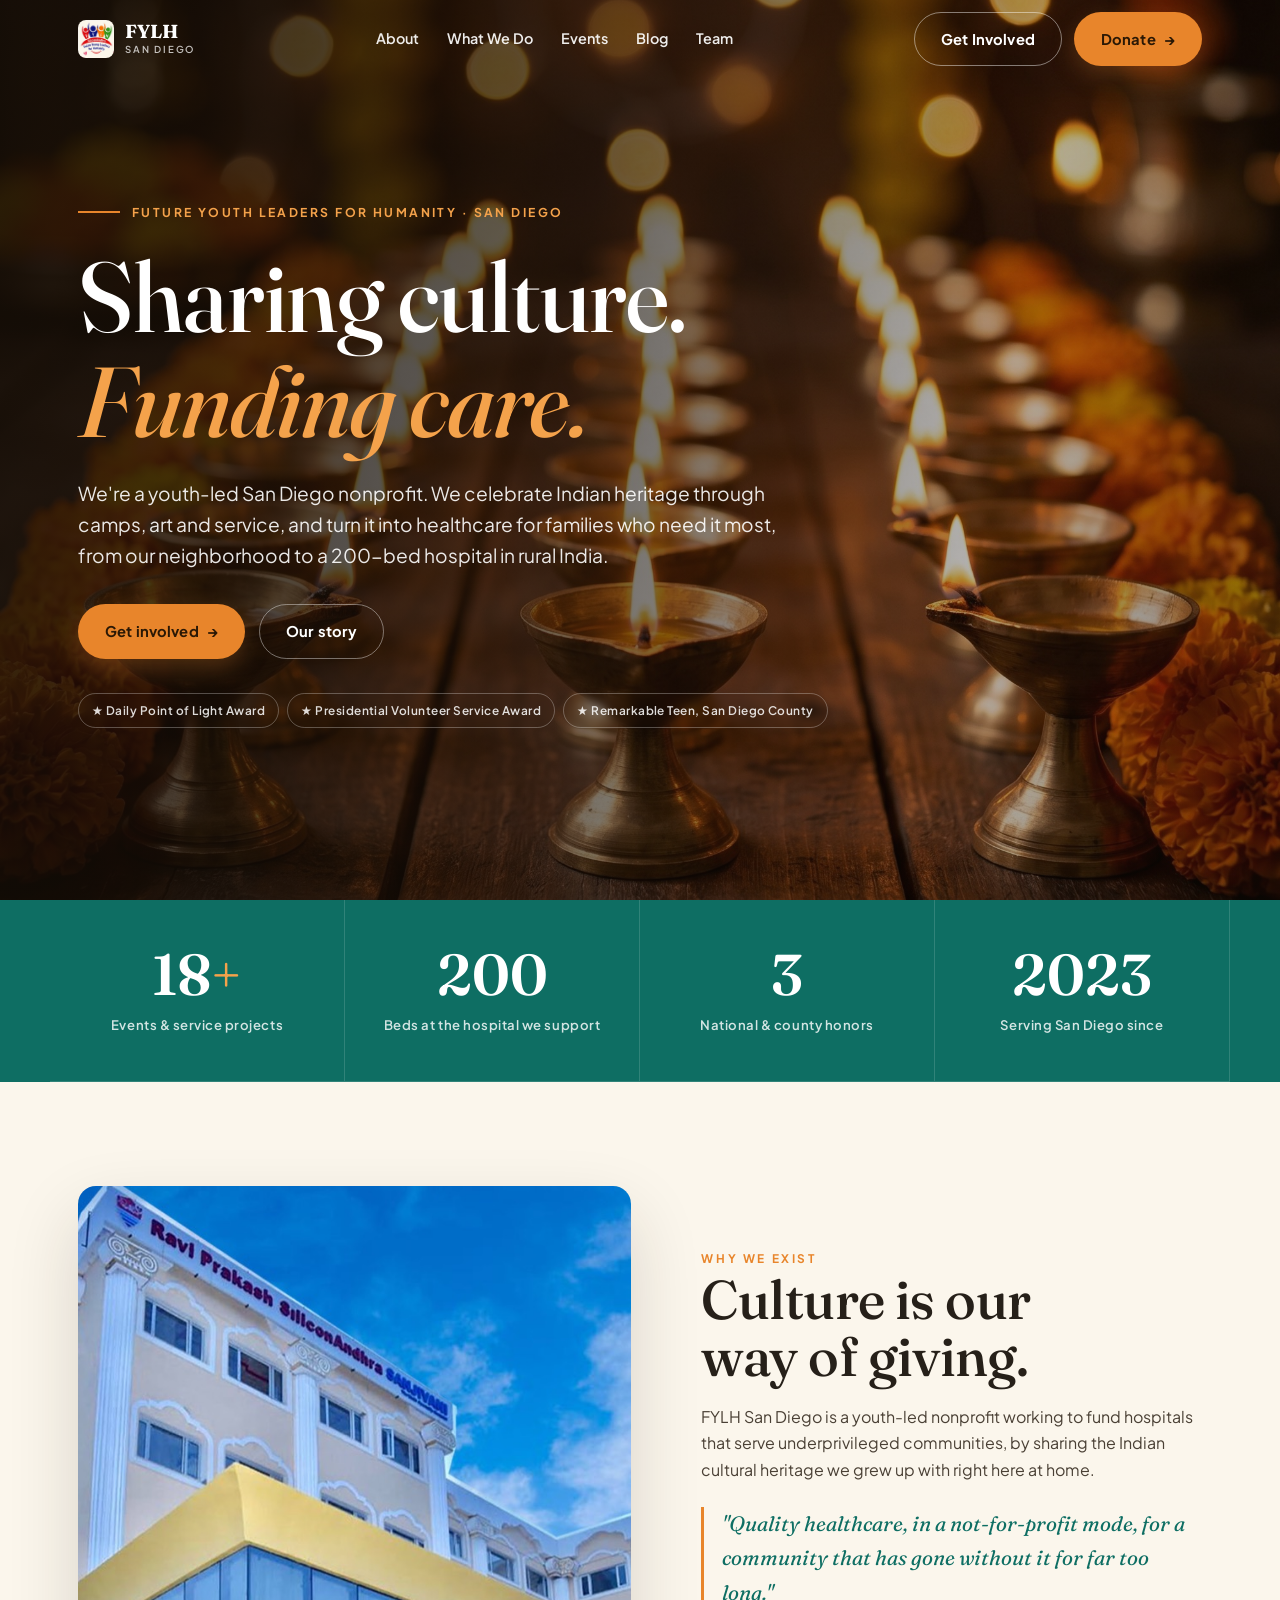
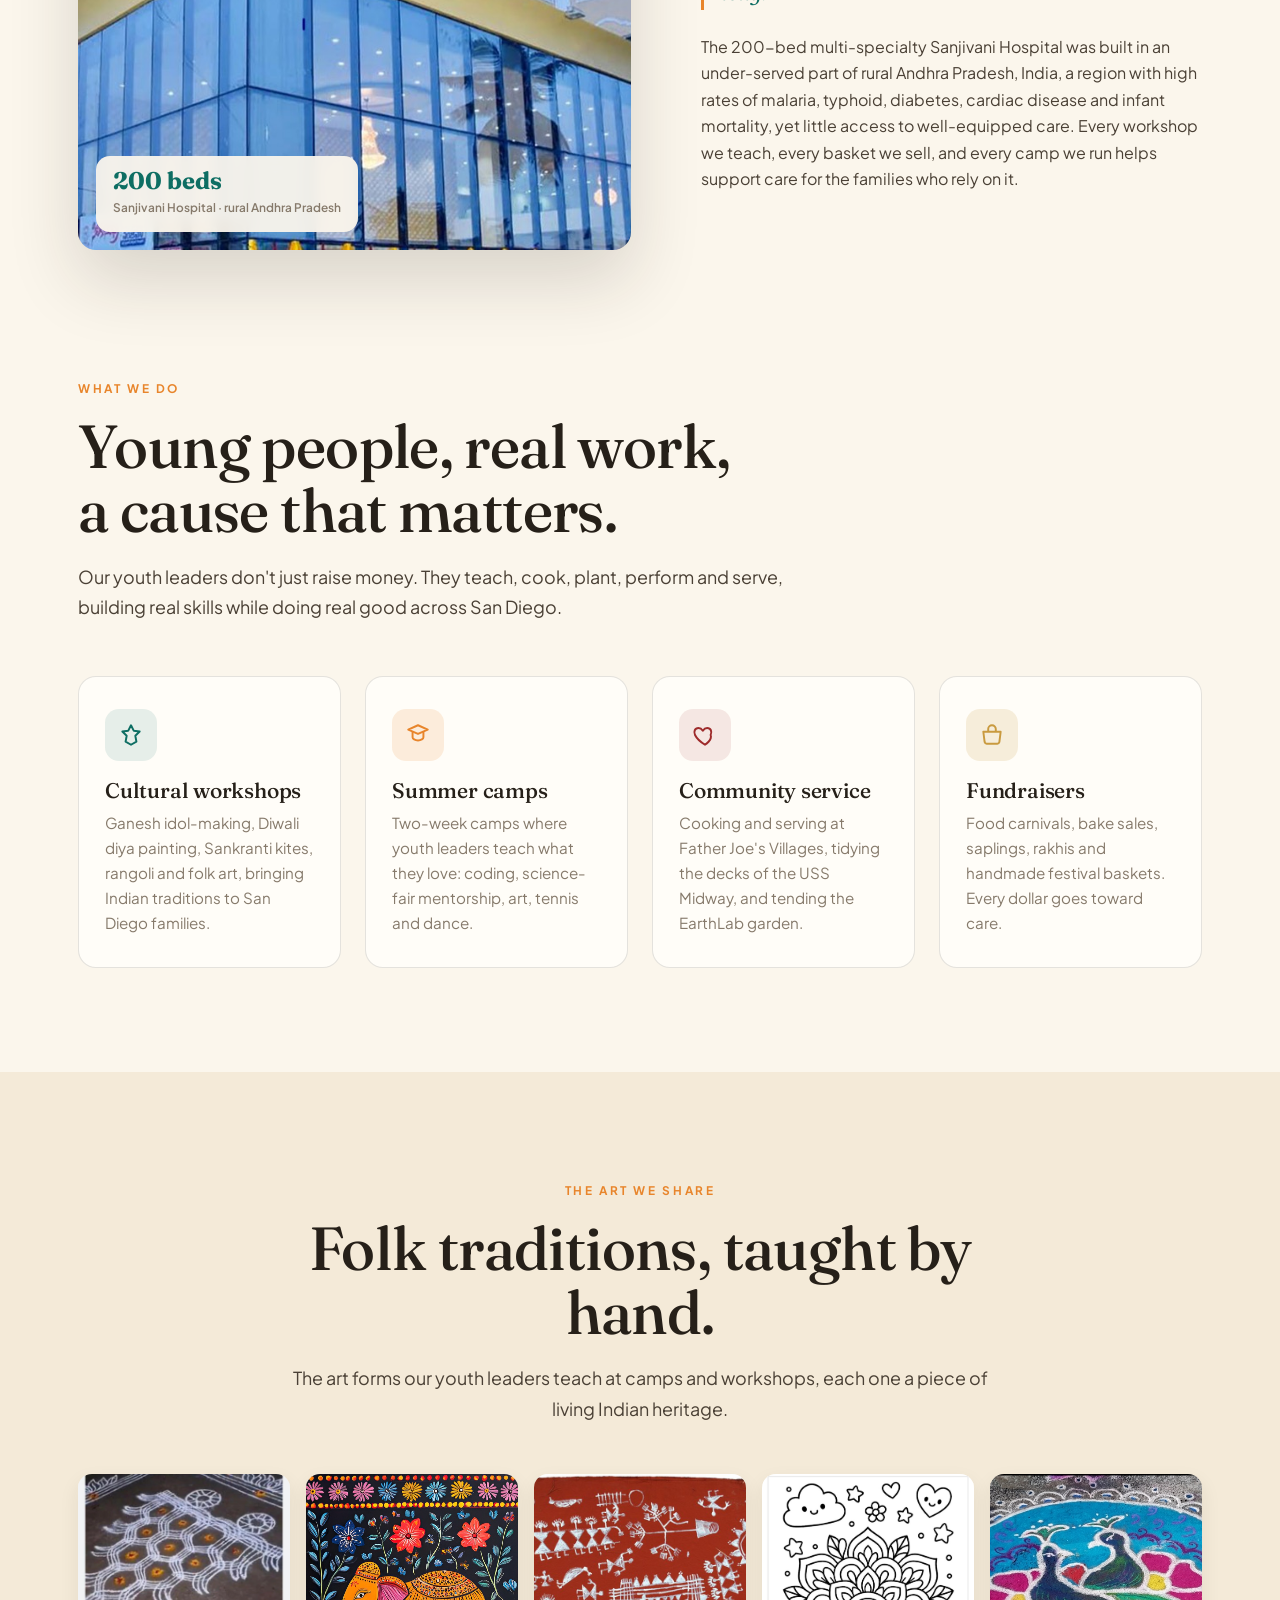
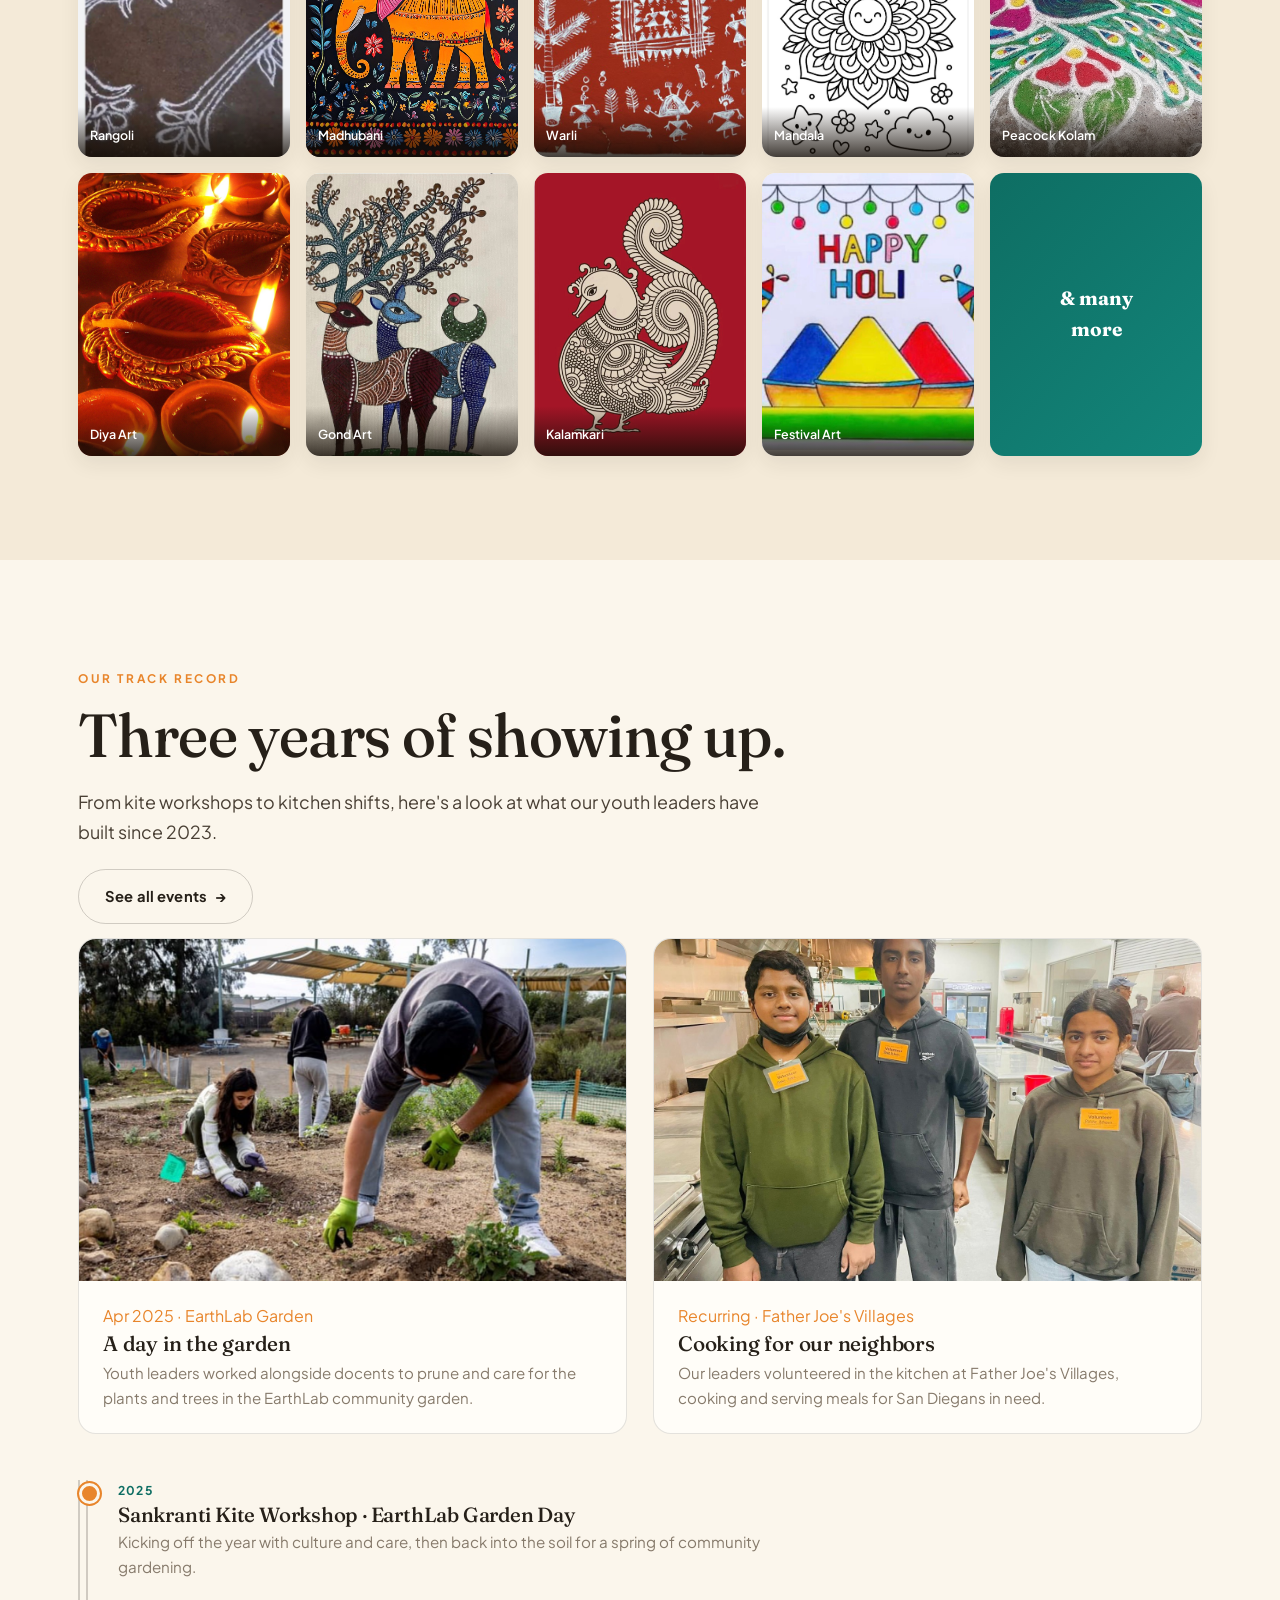
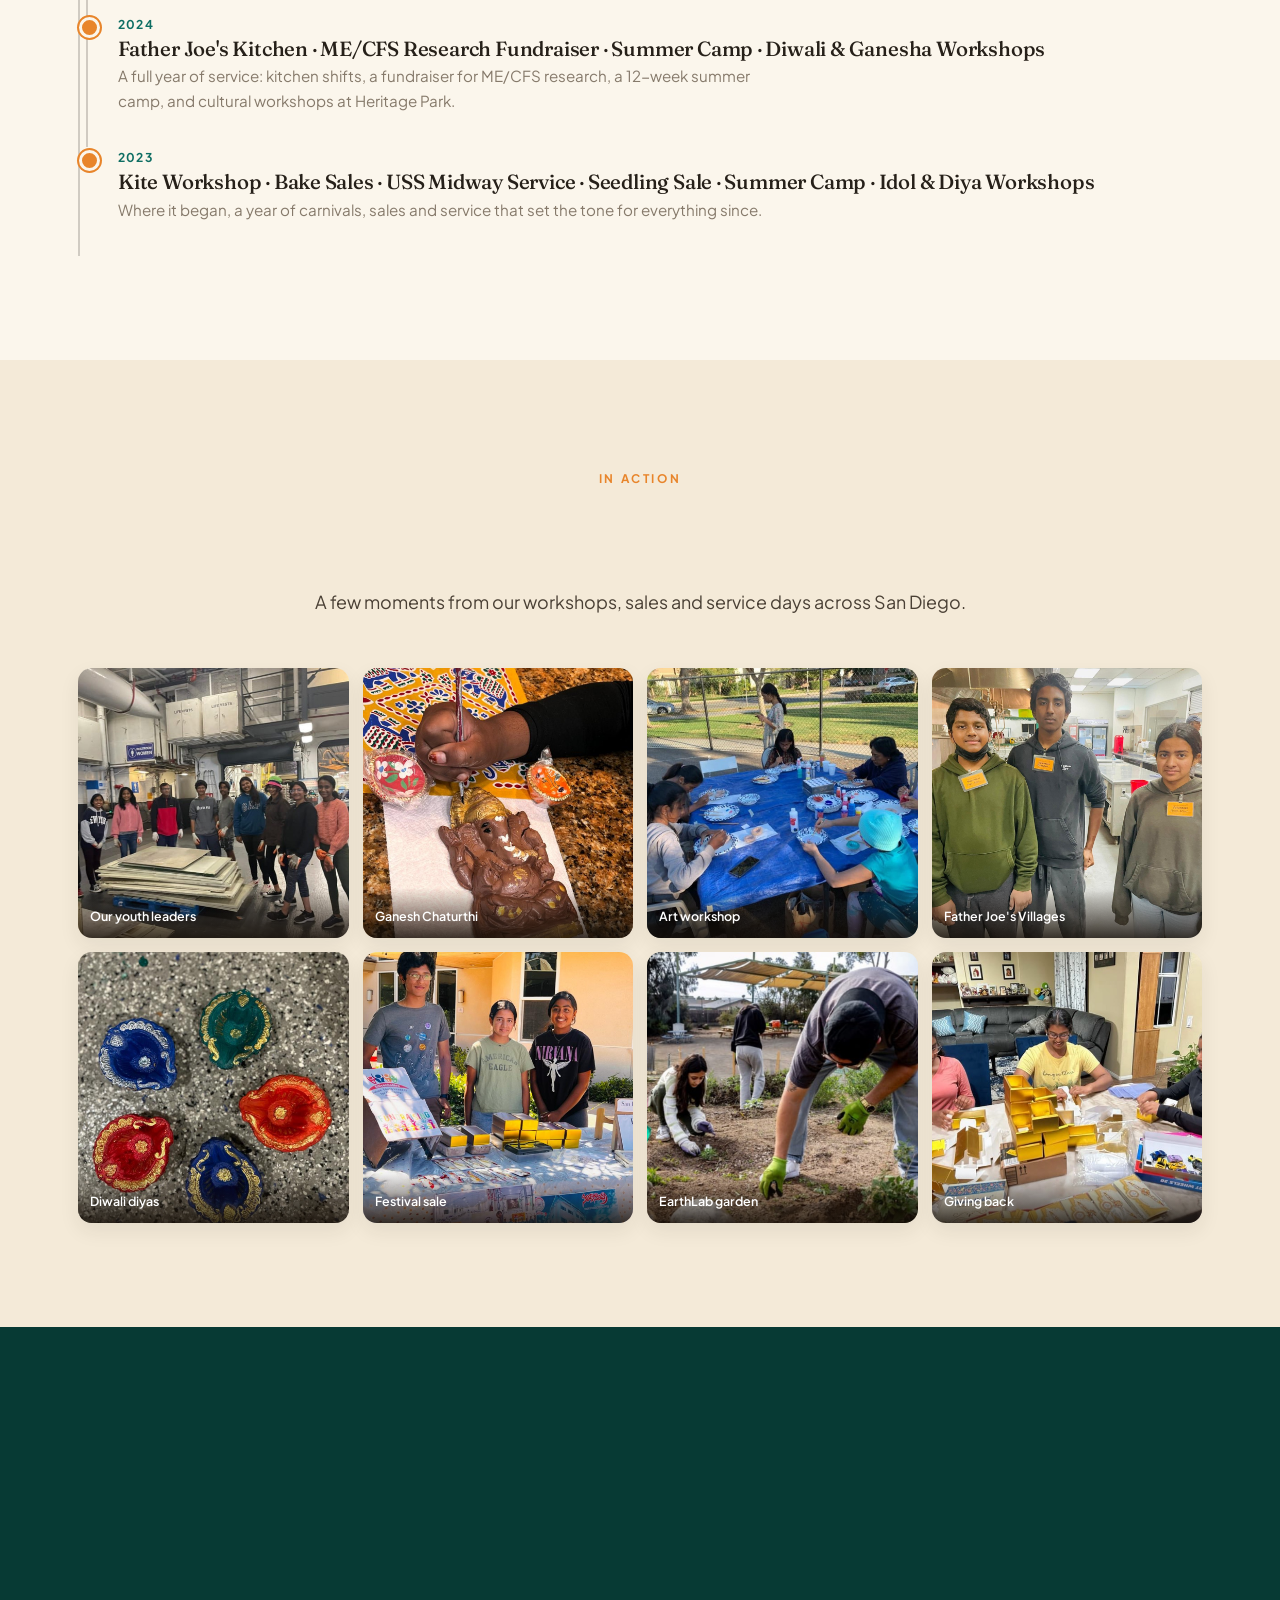
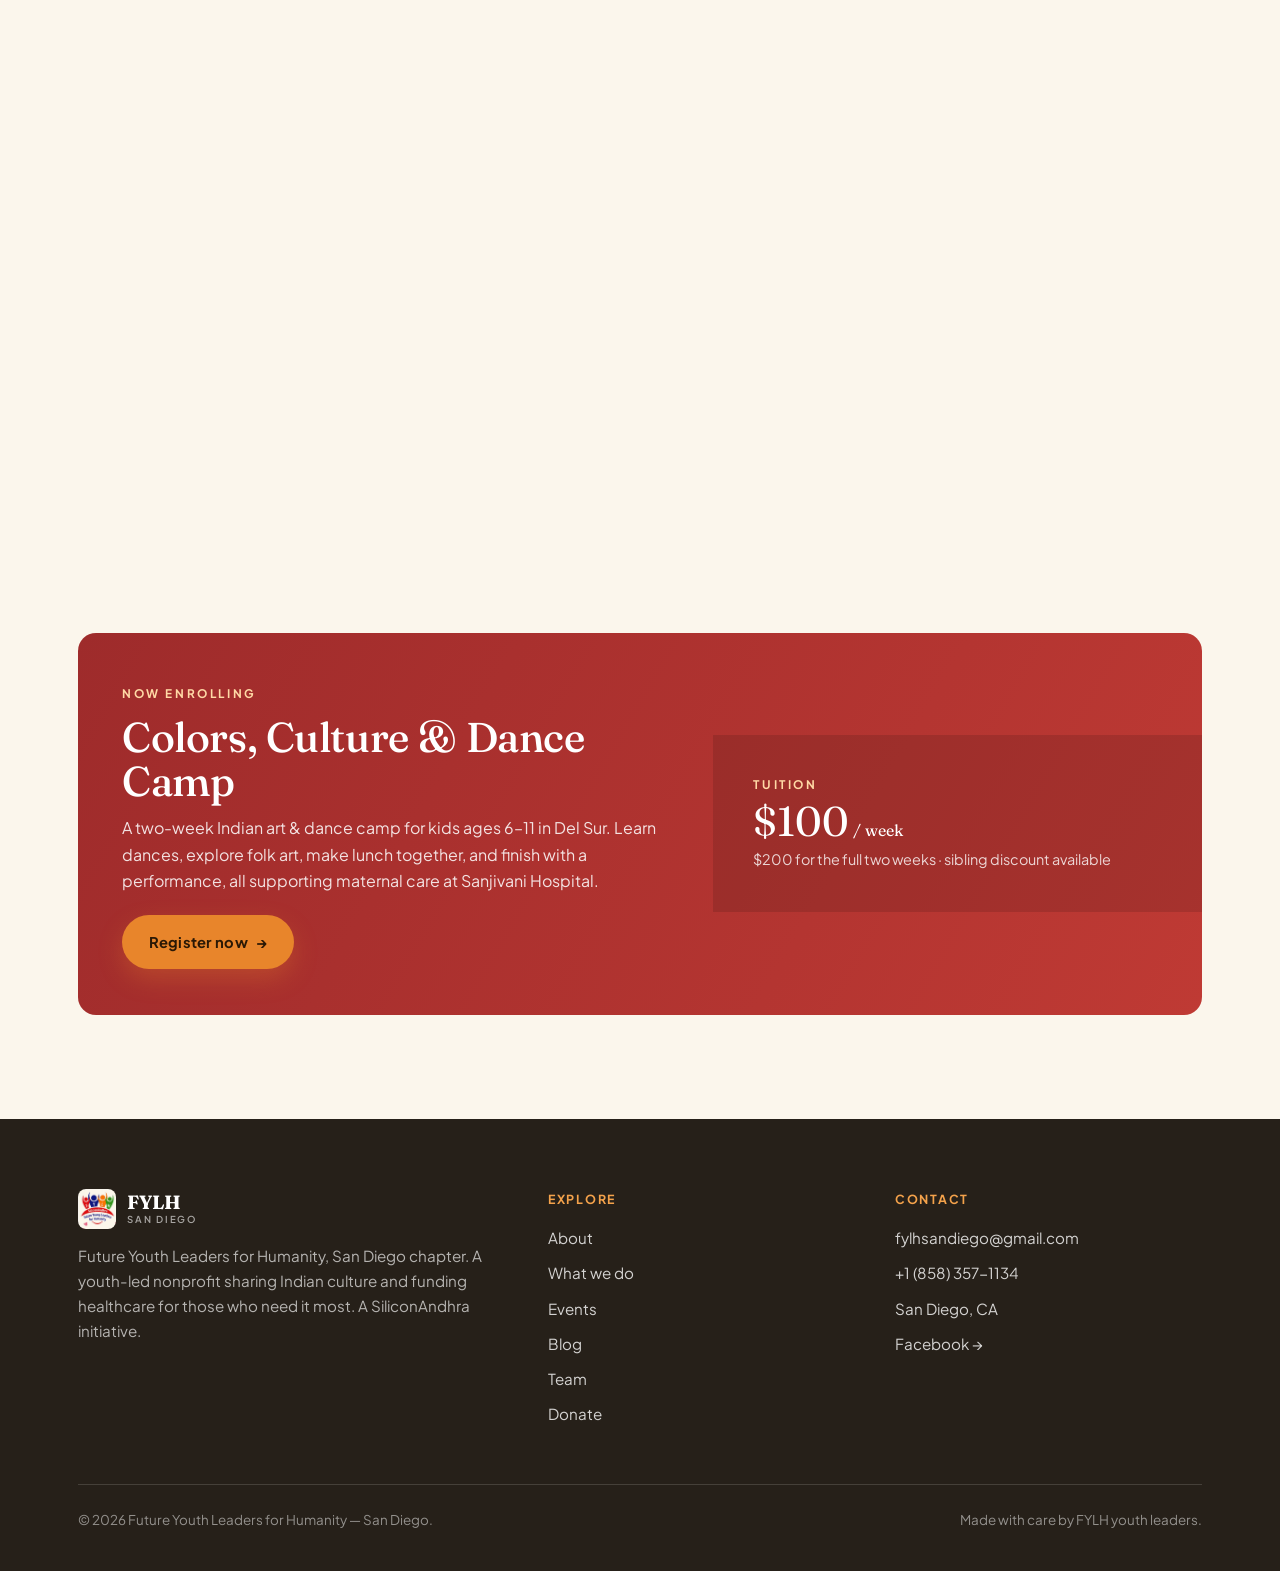
==== commit 975306b1: "FYLH: integrate real fylhsd.com photos (scraped via Apify) — real Sanjivani Hospital, 8-photo In-Act" ====
--- a/index.html
+++ b/index.html
@@ -91,7 +91,7 @@
     <div class="wrap">
       <div class="cause">
         <div class="ph" data-rev>
-          <img src="assets/img/maternal.jpg" alt="Gentle hands representing maternal and newborn care" onerror="this.src='assets/art/art-diya.jpg'" />
+          <img src="assets/img/hospital.jpg" alt="The 200-bed not-for-profit Sanjivani Hospital that FYLH supports" onerror="this.src='assets/img/maternal.jpg'" />
           <div class="badge"><b>200 beds</b><span>Sanjivani Hospital · rural Andhra Pradesh</span></div>
         </div>
         <div>
@@ -173,11 +173,11 @@
 
       <div class="tl-feature">
         <div class="tl-card" data-rev>
-          <div class="ph"><img src="assets/img/sapling.jpg" alt="Planting a sapling during community service" loading="lazy" onerror="this.src='assets/art/art-warli.jpg'"></div>
+          <div class="ph"><img src="assets/img/g-garden.jpg" alt="Youth leaders caring for the EarthLab community garden" loading="lazy" onerror="this.src='assets/img/sapling.jpg'"></div>
           <div class="bd"><span class="yr">Apr 2025 · EarthLab Garden</span><h4>A day in the garden</h4><p>Youth leaders worked alongside docents to prune and care for the plants and trees in the EarthLab community garden.</p></div>
         </div>
         <div class="tl-card" data-rev data-d="1">
-          <div class="ph"><img src="assets/img/rangoli.jpg" alt="Making colorful rangoli at a cultural workshop" loading="lazy" onerror="this.src='assets/art/art-rangoli.jpg'"></div>
+          <div class="ph"><img src="assets/img/g-kitchen.jpg" alt="FYLH youth leaders volunteering at Father Joe's Villages kitchen" loading="lazy" onerror="this.src='assets/img/rangoli.jpg'"></div>
           <div class="bd"><span class="yr">Recurring · Father Joe's Villages</span><h4>Cooking for our neighbors</h4><p>Our leaders volunteered in the kitchen at Father Joe's Villages, cooking and serving meals for San Diegans in need.</p></div>
         </div>
       </div>
@@ -186,6 +186,27 @@
         <div class="tl-row" data-rev><div class="yr">2025</div><h4>Sankranti Kite Workshop · EarthLab Garden Day</h4><p>Kicking off the year with culture and care, then back into the soil for a spring of community gardening.</p></div>
         <div class="tl-row" data-rev><div class="yr">2024</div><h4>Father Joe's Kitchen · ME/CFS Research Fundraiser · Summer Camp · Diwali &amp; Ganesha Workshops</h4><p>A full year of service: kitchen shifts, a fundraiser for ME/CFS research, a 12-week summer camp, and cultural workshops at Heritage Park.</p></div>
         <div class="tl-row" data-rev><div class="yr">2023</div><h4>Kite Workshop · Bake Sales · USS Midway Service · Seedling Sale · Summer Camp · Idol &amp; Diya Workshops</h4><p>Where it began, a year of carnivals, sales and service that set the tone for everything since.</p></div>
+      </div>
+    </div>
+  </section>
+
+  <!-- IN ACTION GALLERY -->
+  <section class="section culture" id="gallery">
+    <div class="wrap">
+      <div class="shead center">
+        <span class="eyebrow" data-rev>In action</span>
+        <h2 data-rev>Real kids. Real impact.</h2>
+        <p class="lead" data-rev style="margin-inline:auto">A few moments from our workshops, sales and service days across San Diego.</p>
+      </div>
+      <div class="ingrid">
+        <figure class="g" data-rev><img src="assets/img/g-group.jpg" alt="FYLH youth leaders together at an event" loading="lazy"><figcaption>Our youth leaders</figcaption></figure>
+        <figure class="g" data-rev><img src="assets/img/g-idol.jpg" alt="Placing a Ganesh idol on marigold petals" loading="lazy"><figcaption>Ganesh Chaturthi</figcaption></figure>
+        <figure class="g" data-rev><img src="assets/img/g-workshop.jpg" alt="Kids creating art at a cultural workshop" loading="lazy"><figcaption>Art workshop</figcaption></figure>
+        <figure class="g" data-rev><img src="assets/img/g-kitchen.jpg" alt="Volunteering at Father Joe's Villages" loading="lazy"><figcaption>Father Joe's Villages</figcaption></figure>
+        <figure class="g" data-rev><img src="assets/img/g-diyas.jpg" alt="Hand-painted diyas for Diwali" loading="lazy"><figcaption>Diwali diyas</figcaption></figure>
+        <figure class="g" data-rev><img src="assets/img/g-baskets.jpg" alt="Festival basket and food sale" loading="lazy"><figcaption>Festival sale</figcaption></figure>
+        <figure class="g" data-rev><img src="assets/img/g-garden.jpg" alt="A day in the EarthLab garden" loading="lazy"><figcaption>EarthLab garden</figcaption></figure>
+        <figure class="g" data-rev><img src="assets/img/g-packing.jpg" alt="Packing care boxes for the community" loading="lazy"><figcaption>Giving back</figcaption></figure>
       </div>
     </div>
   </section>
--- a/assets/css/site.css
+++ b/assets/css/site.css
@@ -227,3 +227,12 @@
 .page-hero .sub{color:rgba(255,255,255,.9);max-width:56ch;margin-top:16px;font-size:1.12rem}
 .crumb{font-weight:700;font-size:.74rem;letter-spacing:.18em;text-transform:uppercase;color:var(--saffron-2);margin-bottom:14px;display:inline-block}
 
+
+/* ===== real-photo "in action" gallery ===== */
+.ingrid{display:grid;grid-template-columns:repeat(2,1fr);gap:14px;margin-top:50px}
+@media(min-width:680px){.ingrid{grid-template-columns:repeat(3,1fr)}}
+@media(min-width:1000px){.ingrid{grid-template-columns:repeat(4,1fr)}}
+.ingrid .g{position:relative;border-radius:14px;overflow:hidden;aspect-ratio:1/1;background:var(--paper);box-shadow:0 8px 20px rgba(38,32,25,.08)}
+.ingrid .g img{width:100%;height:100%;object-fit:cover;transition:transform .7s var(--ease)}
+.ingrid .g:hover img{transform:scale(1.06)}
+.ingrid .g figcaption{position:absolute;left:0;right:0;bottom:0;padding:18px 12px 11px;font-size:.78rem;font-weight:600;color:#fff;background:linear-gradient(180deg,transparent,rgba(20,13,6,.82))}
